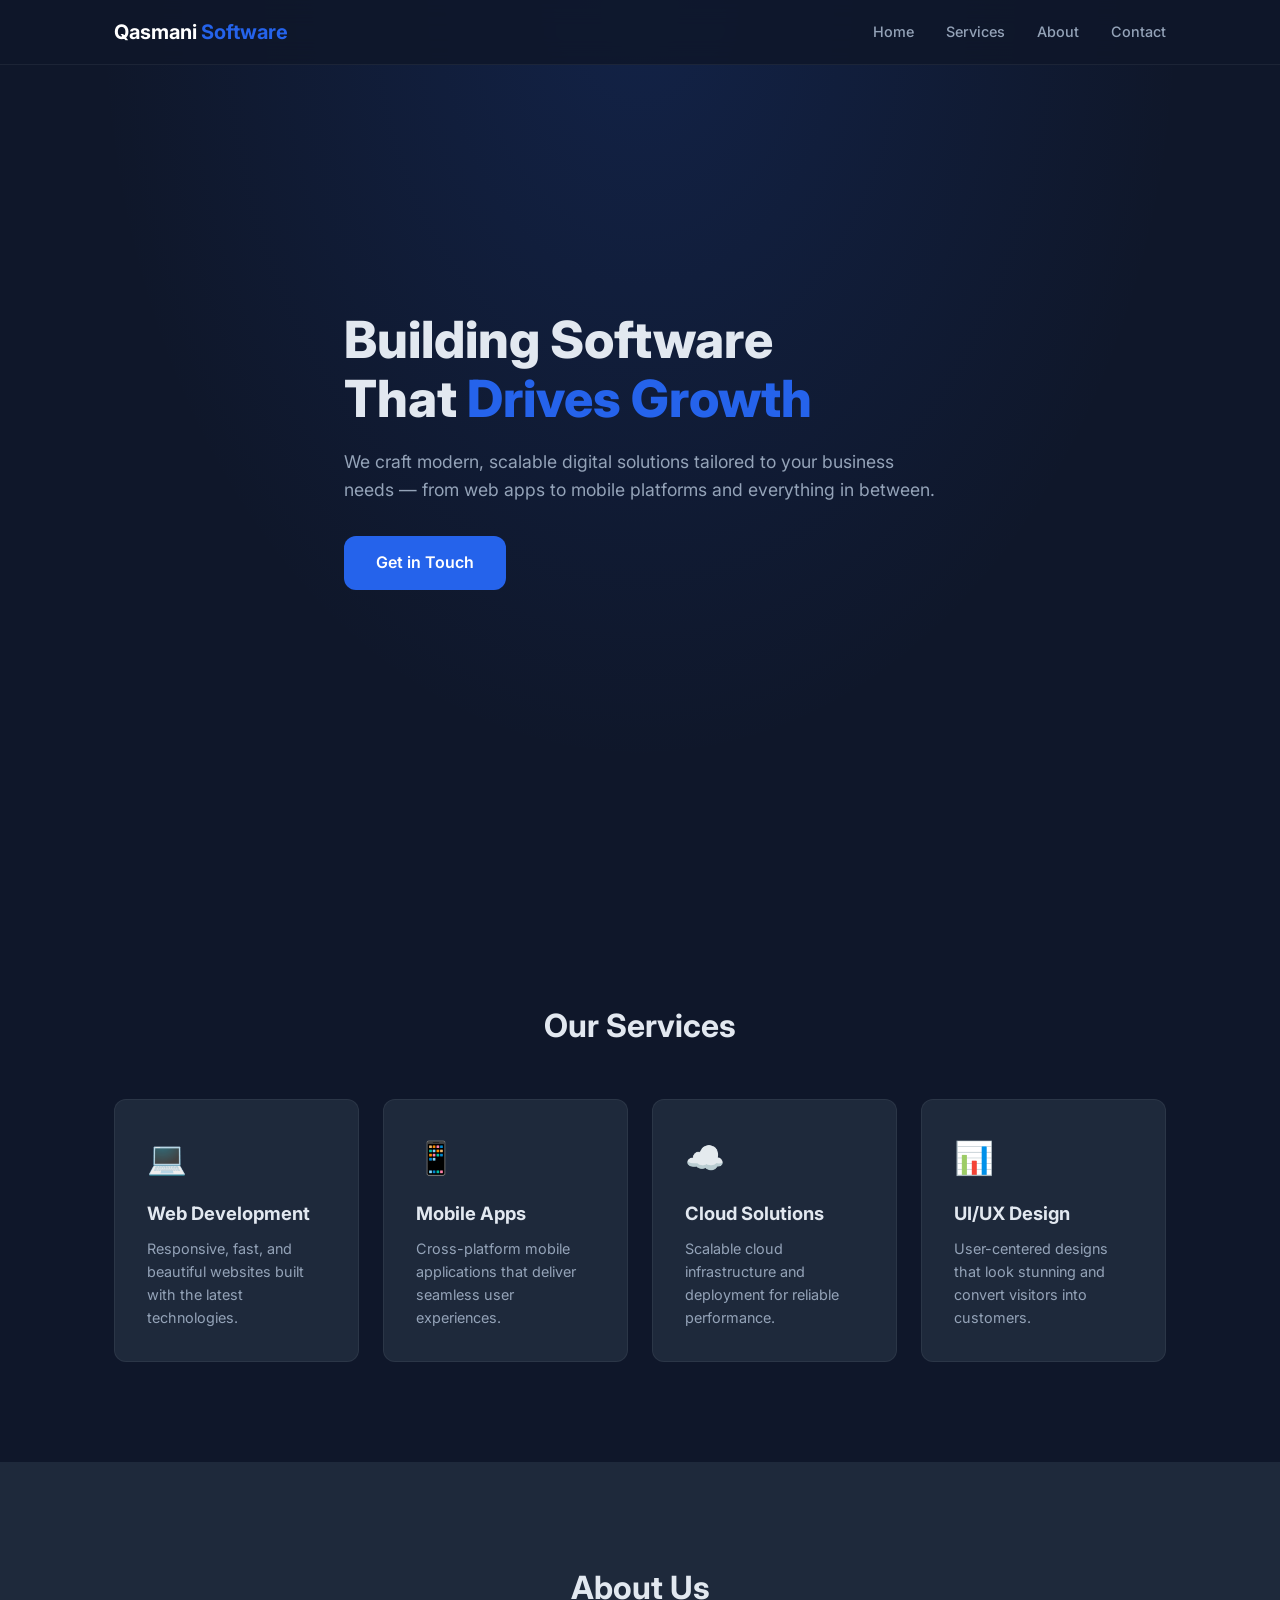
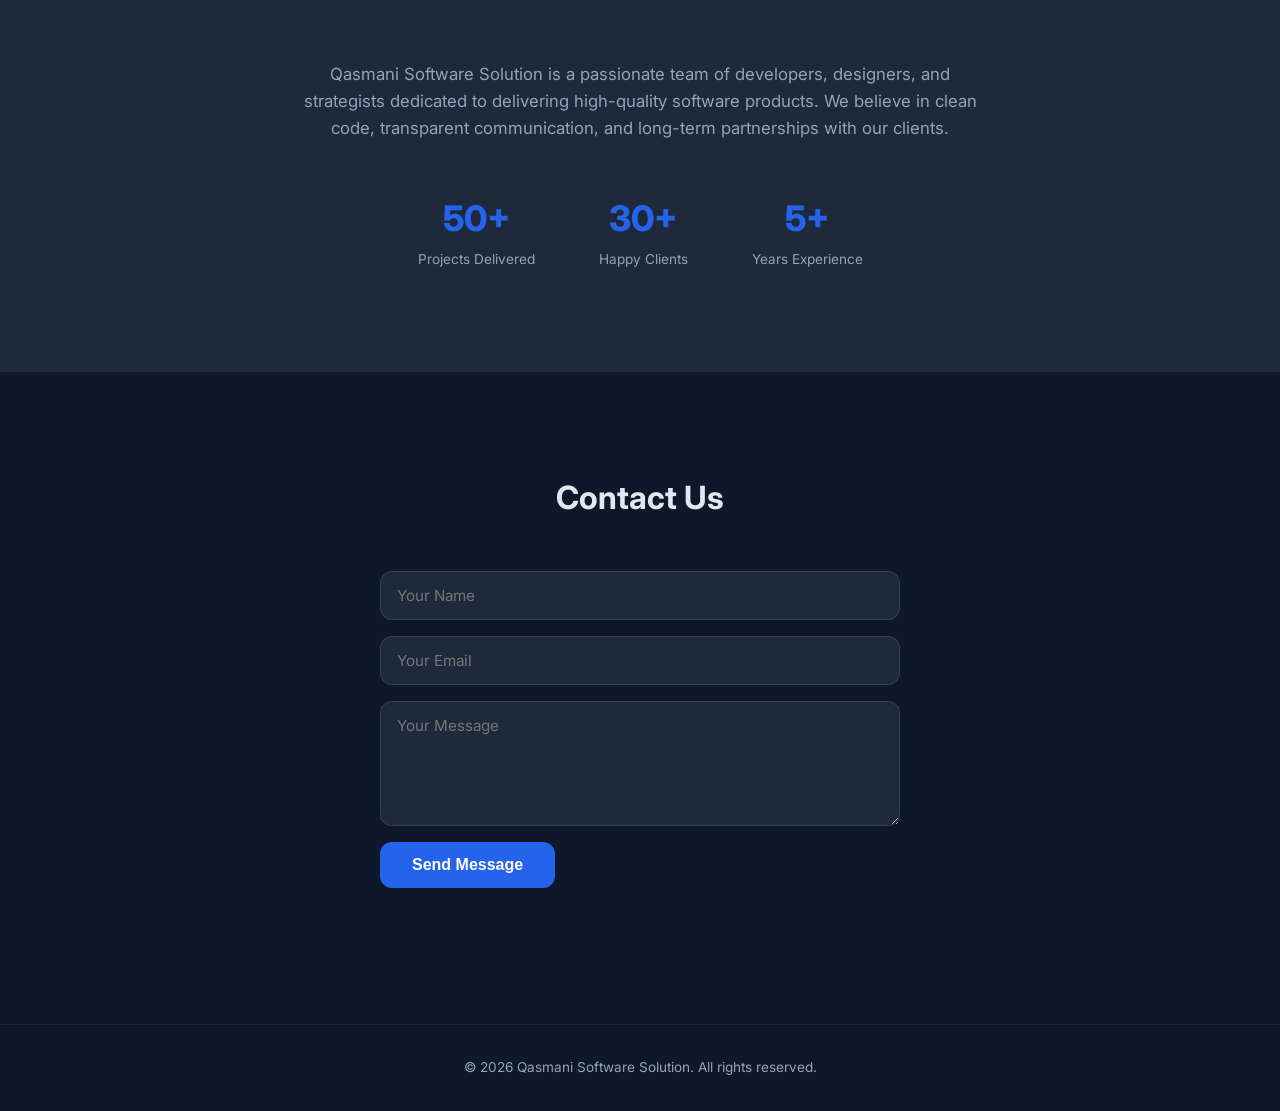
==== index.html @ 2f46e418 "Initial website for Qasmani Software Solution Co-authored-by: Cursor <cursoragent@cursor.com>" ====
<!DOCTYPE html>
<html lang="en">
<head>
  <meta charset="UTF-8">
  <meta name="viewport" content="width=device-width, initial-scale=1.0">
  <title>Qasmani Software Solution</title>
  <link rel="stylesheet" href="style.css">
  <link rel="preconnect" href="https://fonts.googleapis.com">
  <link href="https://fonts.googleapis.com/css2?family=Inter:wght@400;500;600;700;800&display=swap" rel="stylesheet">
</head>
<body>

  <nav class="navbar">
    <div class="container nav-container">
      <a href="#" class="logo">Qasmani<span>Software</span></a>
      <ul class="nav-links">
        <li><a href="#home">Home</a></li>
        <li><a href="#services">Services</a></li>
        <li><a href="#about">About</a></li>
        <li><a href="#contact">Contact</a></li>
      </ul>
      <button class="nav-toggle" aria-label="Toggle menu">&#9776;</button>
    </div>
  </nav>

  <section id="home" class="hero">
    <div class="container hero-content">
      <h1>Building Software<br>That <span class="highlight">Drives Growth</span></h1>
      <p>We craft modern, scalable digital solutions tailored to your business needs — from web apps to mobile platforms and everything in between.</p>
      <a href="#contact" class="btn">Get in Touch</a>
    </div>
  </section>

  <section id="services" class="services">
    <div class="container">
      <h2 class="section-title">Our Services</h2>
      <div class="services-grid">
        <div class="card">
          <div class="card-icon">&#128187;</div>
          <h3>Web Development</h3>
          <p>Responsive, fast, and beautiful websites built with the latest technologies.</p>
        </div>
        <div class="card">
          <div class="card-icon">&#128241;</div>
          <h3>Mobile Apps</h3>
          <p>Cross-platform mobile applications that deliver seamless user experiences.</p>
        </div>
        <div class="card">
          <div class="card-icon">&#9729;&#65039;</div>
          <h3>Cloud Solutions</h3>
          <p>Scalable cloud infrastructure and deployment for reliable performance.</p>
        </div>
        <div class="card">
          <div class="card-icon">&#128202;</div>
          <h3>UI/UX Design</h3>
          <p>User-centered designs that look stunning and convert visitors into customers.</p>
        </div>
      </div>
    </div>
  </section>

  <section id="about" class="about">
    <div class="container about-content">
      <h2 class="section-title">About Us</h2>
      <p>Qasmani Software Solution is a passionate team of developers, designers, and strategists dedicated to delivering high-quality software products. We believe in clean code, transparent communication, and long-term partnerships with our clients.</p>
      <div class="stats">
        <div class="stat"><span class="stat-number">50+</span><span class="stat-label">Projects Delivered</span></div>
        <div class="stat"><span class="stat-number">30+</span><span class="stat-label">Happy Clients</span></div>
        <div class="stat"><span class="stat-number">5+</span><span class="stat-label">Years Experience</span></div>
      </div>
    </div>
  </section>

  <section id="contact" class="contact">
    <div class="container">
      <h2 class="section-title">Contact Us</h2>
      <form class="contact-form" onsubmit="event.preventDefault(); document.getElementById('form-msg').textContent='Thank you! We will get back to you soon.'; this.reset();">
        <input type="text" placeholder="Your Name" required>
        <input type="email" placeholder="Your Email" required>
        <textarea placeholder="Your Message" rows="5" required></textarea>
        <button type="submit" class="btn">Send Message</button>
        <p id="form-msg" class="form-msg"></p>
      </form>
    </div>
  </section>

  <footer class="footer">
    <div class="container">
      <p>&copy; 2026 Qasmani Software Solution. All rights reserved.</p>
    </div>
  </footer>

  <script>
    document.querySelector('.nav-toggle').addEventListener('click', () => {
      document.querySelector('.nav-links').classList.toggle('open');
    });
  </script>
</body>
</html>
---- style.css ----
*, *::before, *::after { margin: 0; padding: 0; box-sizing: border-box; }

:root {
  --primary: #2563eb;
  --primary-dark: #1d4ed8;
  --bg: #0f172a;
  --bg-light: #1e293b;
  --text: #e2e8f0;
  --text-muted: #94a3b8;
  --white: #ffffff;
  --radius: 12px;
}

html { scroll-behavior: smooth; }

body {
  font-family: 'Inter', sans-serif;
  background: var(--bg);
  color: var(--text);
  line-height: 1.6;
}

.container { max-width: 1100px; margin: 0 auto; padding: 0 24px; }

/* Navbar */
.navbar {
  position: fixed; top: 0; width: 100%; z-index: 100;
  background: rgba(15, 23, 42, .85);
  backdrop-filter: blur(12px);
  border-bottom: 1px solid rgba(255,255,255,.06);
}
.nav-container { display: flex; align-items: center; justify-content: space-between; height: 64px; }
.logo { font-size: 1.25rem; font-weight: 700; color: var(--white); text-decoration: none; }
.logo span { color: var(--primary); margin-left: 4px; }
.nav-links { list-style: none; display: flex; gap: 32px; }
.nav-links a { color: var(--text-muted); text-decoration: none; font-size: .9rem; font-weight: 500; transition: color .2s; }
.nav-links a:hover { color: var(--white); }
.nav-toggle { display: none; background: none; border: none; color: var(--white); font-size: 1.5rem; cursor: pointer; }

/* Hero */
.hero {
  min-height: 100vh; display: flex; align-items: center;
  background: radial-gradient(ellipse at 50% 0%, rgba(37,99,235,.15) 0%, transparent 60%);
}
.hero-content { max-width: 640px; }
.hero h1 { font-size: 3.2rem; font-weight: 800; line-height: 1.15; margin-bottom: 20px; }
.highlight { color: var(--primary); }
.hero p { color: var(--text-muted); font-size: 1.1rem; margin-bottom: 32px; }

.btn {
  display: inline-block; padding: 14px 32px; background: var(--primary); color: var(--white);
  border: none; border-radius: var(--radius); font-size: 1rem; font-weight: 600;
  cursor: pointer; text-decoration: none; transition: background .2s;
}
.btn:hover { background: var(--primary-dark); }

/* Sections */
.section-title { font-size: 2rem; font-weight: 700; text-align: center; margin-bottom: 48px; }

.services { padding: 100px 0; }
.services-grid { display: grid; grid-template-columns: repeat(auto-fit, minmax(240px, 1fr)); gap: 24px; }
.card {
  background: var(--bg-light); padding: 32px; border-radius: var(--radius);
  border: 1px solid rgba(255,255,255,.06); transition: transform .2s, border-color .2s;
}
.card:hover { transform: translateY(-4px); border-color: var(--primary); }
.card-icon { font-size: 2rem; margin-bottom: 16px; }
.card h3 { font-size: 1.15rem; margin-bottom: 8px; }
.card p { color: var(--text-muted); font-size: .9rem; }

/* About */
.about { padding: 100px 0; background: var(--bg-light); }
.about-content p { max-width: 680px; margin: 0 auto 48px; text-align: center; color: var(--text-muted); font-size: 1.05rem; }
.stats { display: flex; justify-content: center; gap: 64px; flex-wrap: wrap; }
.stat { text-align: center; }
.stat-number { display: block; font-size: 2.2rem; font-weight: 800; color: var(--primary); }
.stat-label { font-size: .85rem; color: var(--text-muted); }

/* Contact */
.contact { padding: 100px 0; }
.contact-form { max-width: 520px; margin: 0 auto; display: flex; flex-direction: column; gap: 16px; }
.contact-form input, .contact-form textarea {
  padding: 14px 16px; background: var(--bg-light); border: 1px solid rgba(255,255,255,.1);
  border-radius: var(--radius); color: var(--text); font-family: inherit; font-size: .95rem;
  outline: none; transition: border-color .2s;
}
.contact-form input:focus, .contact-form textarea:focus { border-color: var(--primary); }
.contact-form .btn { align-self: flex-start; }
.form-msg { color: #22c55e; font-size: .9rem; min-height: 1.4em; }

/* Footer */
.footer { padding: 32px 0; text-align: center; color: var(--text-muted); font-size: .85rem; border-top: 1px solid rgba(255,255,255,.06); }

/* Mobile */
@media (max-width: 768px) {
  .nav-links { display: none; flex-direction: column; position: absolute; top: 64px; left: 0; width: 100%; background: var(--bg); padding: 24px; gap: 20px; border-bottom: 1px solid rgba(255,255,255,.06); }
  .nav-links.open { display: flex; }
  .nav-toggle { display: block; }
  .hero h1 { font-size: 2.2rem; }
  .stats { gap: 32px; }
}
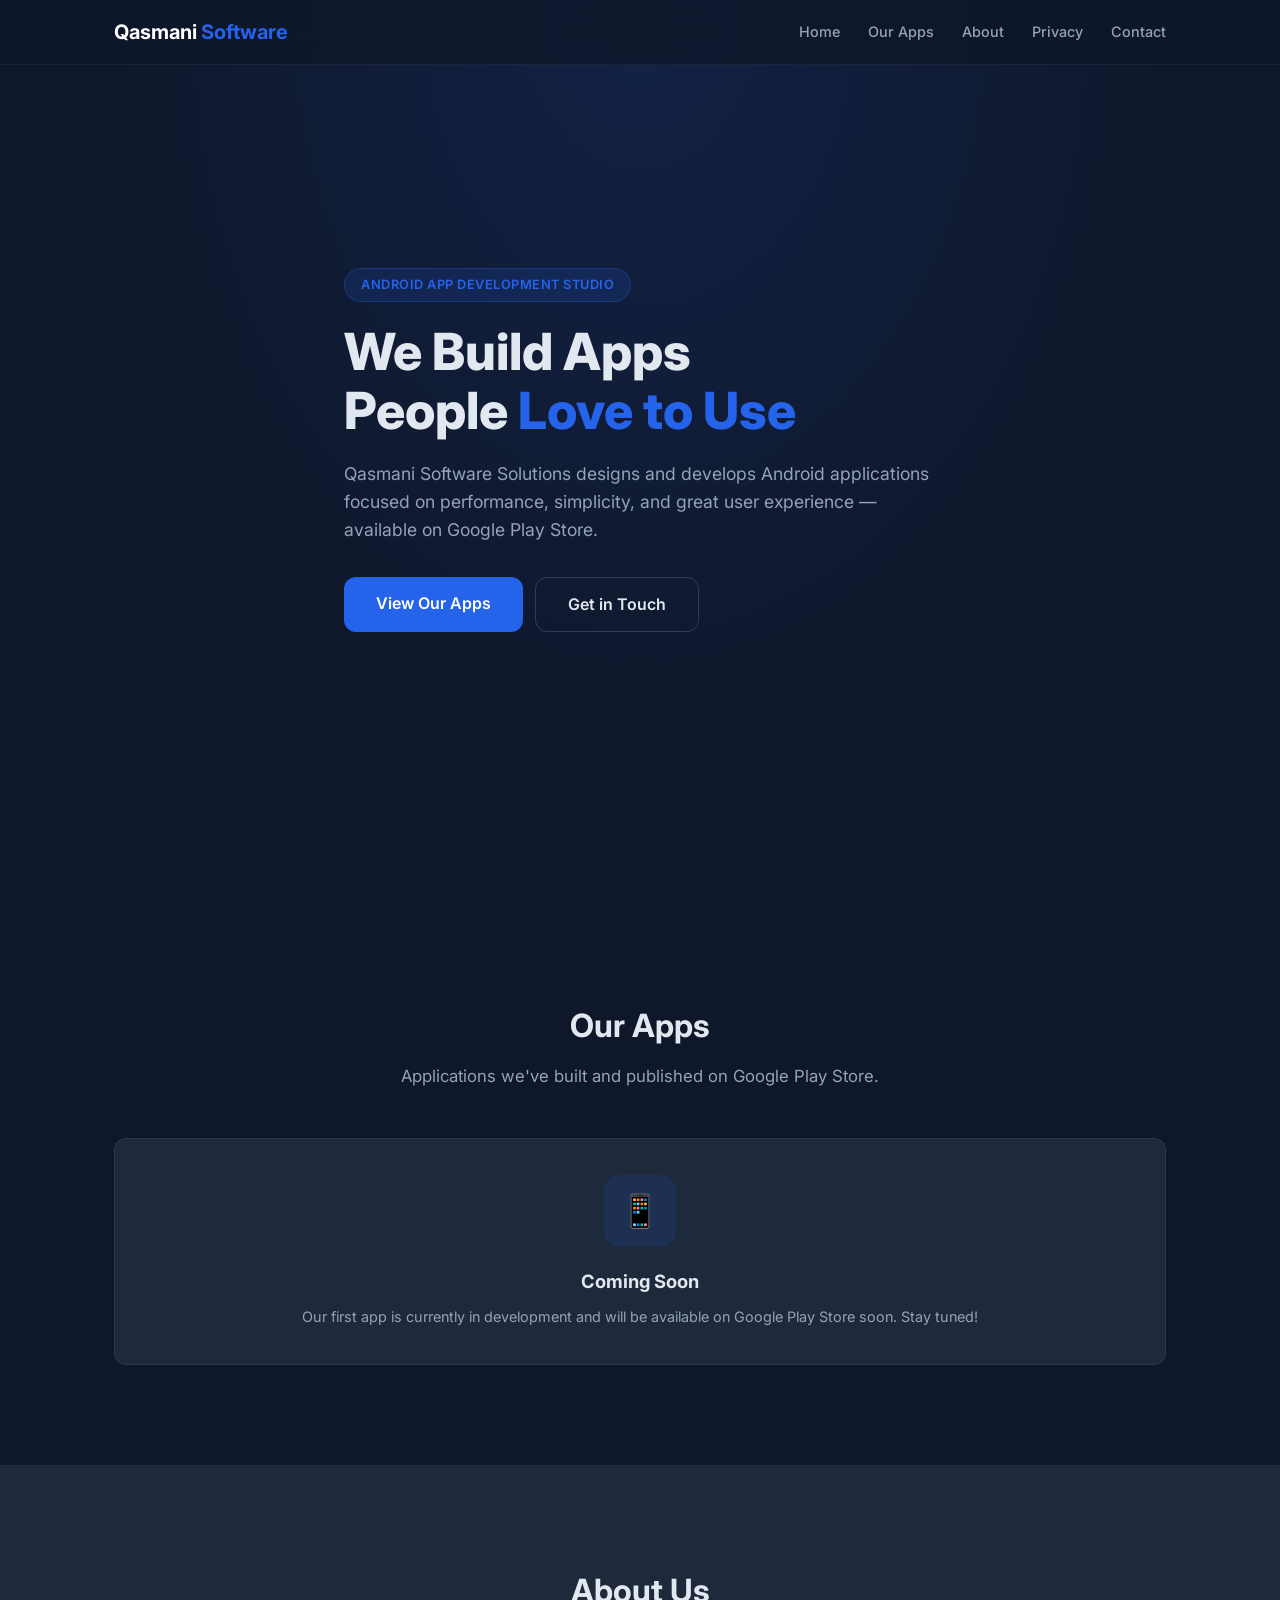
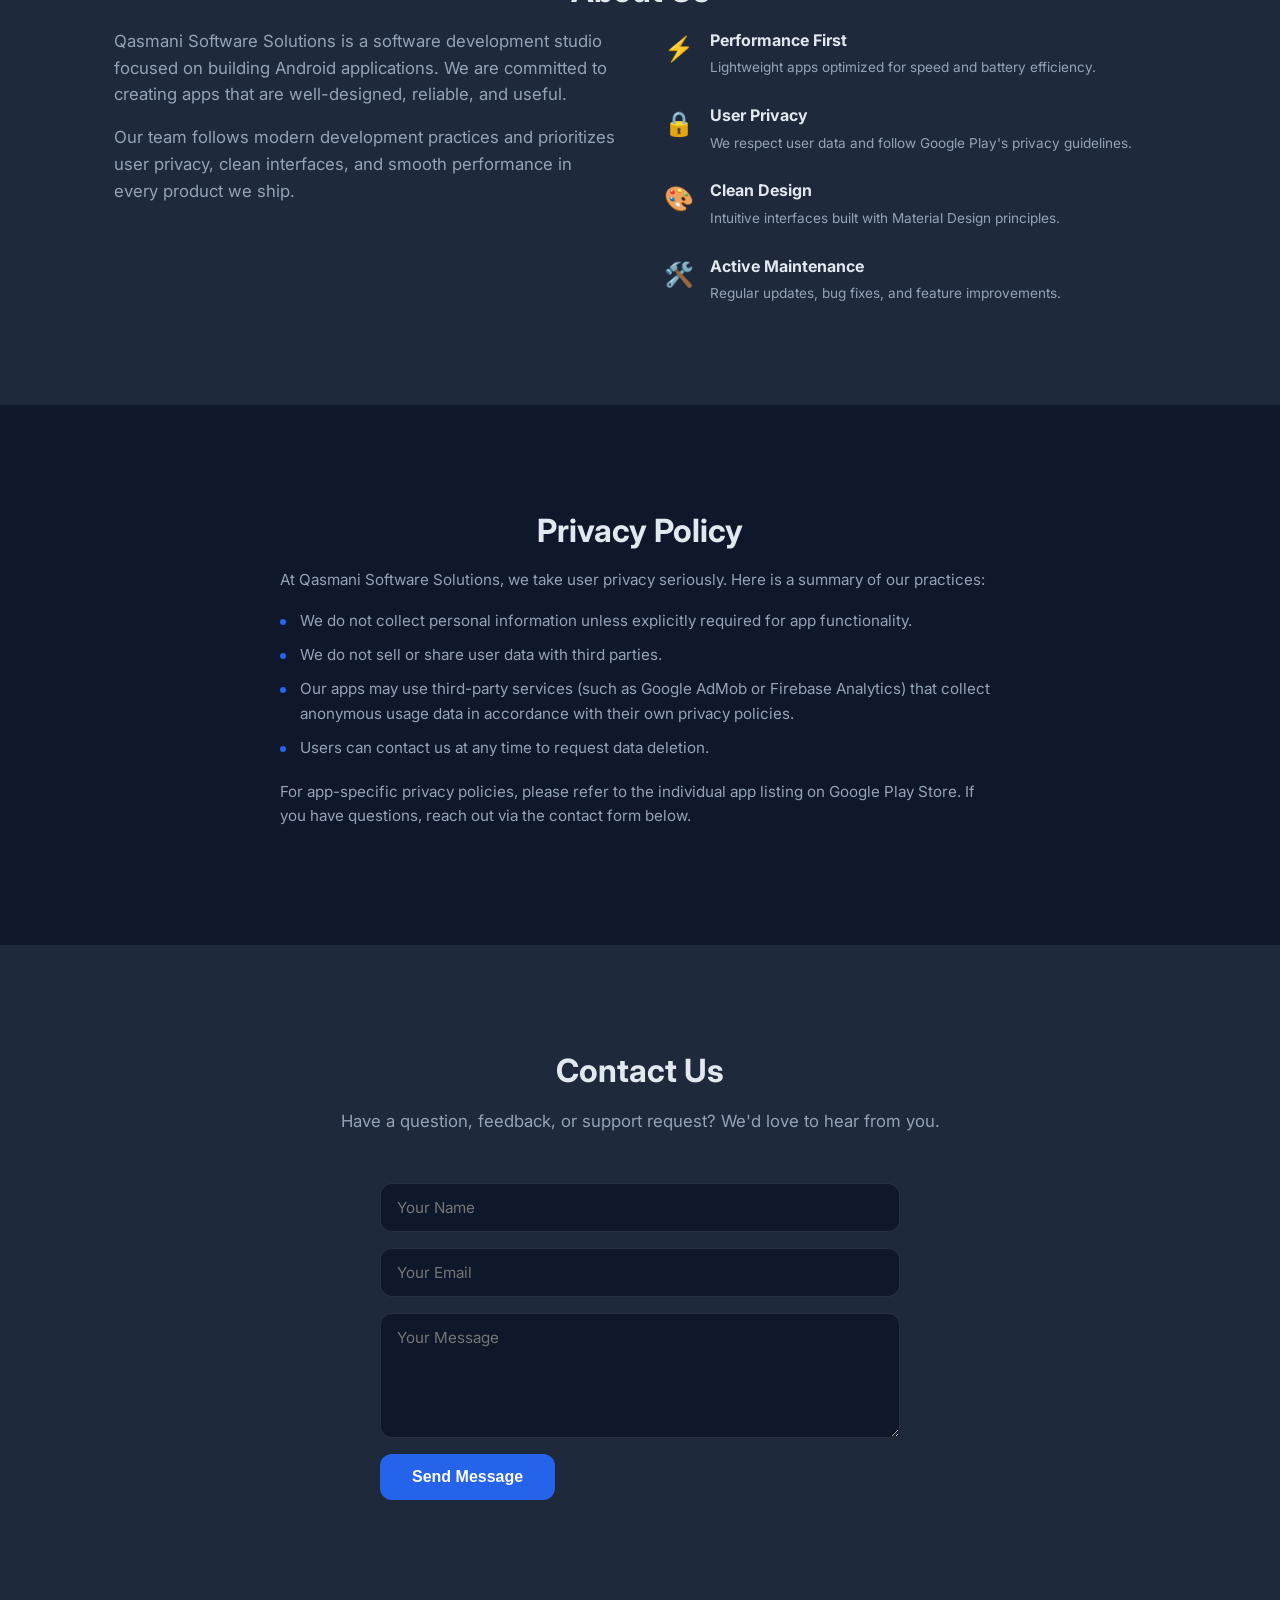
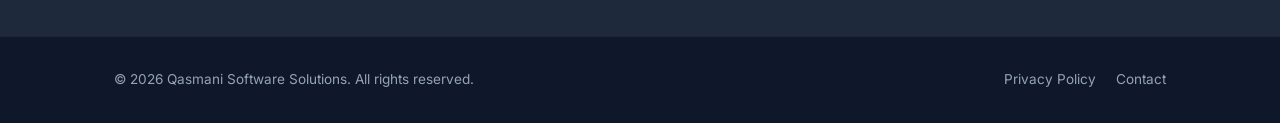
==== commit b2800e56: "Redesign website as Google Play developer page, remove fake stats Co-authored-by: Cursor <cursoragen" ====
--- a/index.html
+++ b/index.html
@@ -3,7 +3,8 @@
 <head>
   <meta charset="UTF-8">
   <meta name="viewport" content="width=device-width, initial-scale=1.0">
-  <title>Qasmani Software Solution</title>
+  <title>Qasmani Software Solutions — Android App Development Studio</title>
+  <meta name="description" content="Qasmani Software Solutions builds high-quality Android applications published on Google Play Store.">
   <link rel="stylesheet" href="style.css">
   <link rel="preconnect" href="https://fonts.googleapis.com">
   <link href="https://fonts.googleapis.com/css2?family=Inter:wght@400;500;600;700;800&display=swap" rel="stylesheet">
@@ -15,8 +16,9 @@
       <a href="#" class="logo">Qasmani<span>Software</span></a>
       <ul class="nav-links">
         <li><a href="#home">Home</a></li>
-        <li><a href="#services">Services</a></li>
+        <li><a href="#apps">Our Apps</a></li>
         <li><a href="#about">About</a></li>
+        <li><a href="#privacy">Privacy</a></li>
         <li><a href="#contact">Contact</a></li>
       </ul>
       <button class="nav-toggle" aria-label="Toggle menu">&#9776;</button>
@@ -25,48 +27,84 @@
 
   <section id="home" class="hero">
     <div class="container hero-content">
-      <h1>Building Software<br>That <span class="highlight">Drives Growth</span></h1>
-      <p>We craft modern, scalable digital solutions tailored to your business needs — from web apps to mobile platforms and everything in between.</p>
-      <a href="#contact" class="btn">Get in Touch</a>
+      <p class="hero-badge">Android App Development Studio</p>
+      <h1>We Build Apps<br>People <span class="highlight">Love to Use</span></h1>
+      <p class="hero-desc">Qasmani Software Solutions designs and develops Android applications focused on performance, simplicity, and great user experience — available on Google Play Store.</p>
+      <div class="hero-actions">
+        <a href="#apps" class="btn">View Our Apps</a>
+        <a href="#contact" class="btn btn-outline">Get in Touch</a>
+      </div>
     </div>
   </section>
 
-  <section id="services" class="services">
+  <section id="apps" class="apps">
     <div class="container">
-      <h2 class="section-title">Our Services</h2>
-      <div class="services-grid">
-        <div class="card">
-          <div class="card-icon">&#128187;</div>
-          <h3>Web Development</h3>
-          <p>Responsive, fast, and beautiful websites built with the latest technologies.</p>
-        </div>
-        <div class="card">
-          <div class="card-icon">&#128241;</div>
-          <h3>Mobile Apps</h3>
-          <p>Cross-platform mobile applications that deliver seamless user experiences.</p>
-        </div>
-        <div class="card">
-          <div class="card-icon">&#9729;&#65039;</div>
-          <h3>Cloud Solutions</h3>
-          <p>Scalable cloud infrastructure and deployment for reliable performance.</p>
-        </div>
-        <div class="card">
-          <div class="card-icon">&#128202;</div>
-          <h3>UI/UX Design</h3>
-          <p>User-centered designs that look stunning and convert visitors into customers.</p>
+      <h2 class="section-title">Our Apps</h2>
+      <p class="section-subtitle">Applications we've built and published on Google Play Store.</p>
+      <div class="apps-grid">
+        <div class="app-card app-placeholder">
+          <div class="app-icon-placeholder">&#128241;</div>
+          <h3>Coming Soon</h3>
+          <p>Our first app is currently in development and will be available on Google Play Store soon. Stay tuned!</p>
         </div>
       </div>
     </div>
   </section>
 
   <section id="about" class="about">
-    <div class="container about-content">
+    <div class="container">
       <h2 class="section-title">About Us</h2>
-      <p>Qasmani Software Solution is a passionate team of developers, designers, and strategists dedicated to delivering high-quality software products. We believe in clean code, transparent communication, and long-term partnerships with our clients.</p>
-      <div class="stats">
-        <div class="stat"><span class="stat-number">50+</span><span class="stat-label">Projects Delivered</span></div>
-        <div class="stat"><span class="stat-number">30+</span><span class="stat-label">Happy Clients</span></div>
-        <div class="stat"><span class="stat-number">5+</span><span class="stat-label">Years Experience</span></div>
+      <div class="about-grid">
+        <div class="about-text">
+          <p>Qasmani Software Solutions is a software development studio focused on building Android applications. We are committed to creating apps that are well-designed, reliable, and useful.</p>
+          <p>Our team follows modern development practices and prioritizes user privacy, clean interfaces, and smooth performance in every product we ship.</p>
+        </div>
+        <div class="values-list">
+          <div class="value-item">
+            <span class="value-icon">&#9889;</span>
+            <div>
+              <h4>Performance First</h4>
+              <p>Lightweight apps optimized for speed and battery efficiency.</p>
+            </div>
+          </div>
+          <div class="value-item">
+            <span class="value-icon">&#128274;</span>
+            <div>
+              <h4>User Privacy</h4>
+              <p>We respect user data and follow Google Play's privacy guidelines.</p>
+            </div>
+          </div>
+          <div class="value-item">
+            <span class="value-icon">&#127912;</span>
+            <div>
+              <h4>Clean Design</h4>
+              <p>Intuitive interfaces built with Material Design principles.</p>
+            </div>
+          </div>
+          <div class="value-item">
+            <span class="value-icon">&#128736;&#65039;</span>
+            <div>
+              <h4>Active Maintenance</h4>
+              <p>Regular updates, bug fixes, and feature improvements.</p>
+            </div>
+          </div>
+        </div>
+      </div>
+    </div>
+  </section>
+
+  <section id="privacy" class="privacy">
+    <div class="container">
+      <h2 class="section-title">Privacy Policy</h2>
+      <div class="privacy-content">
+        <p>At Qasmani Software Solutions, we take user privacy seriously. Here is a summary of our practices:</p>
+        <ul>
+          <li>We do not collect personal information unless explicitly required for app functionality.</li>
+          <li>We do not sell or share user data with third parties.</li>
+          <li>Our apps may use third-party services (such as Google AdMob or Firebase Analytics) that collect anonymous usage data in accordance with their own privacy policies.</li>
+          <li>Users can contact us at any time to request data deletion.</li>
+        </ul>
+        <p>For app-specific privacy policies, please refer to the individual app listing on Google Play Store. If you have questions, reach out via the contact form below.</p>
       </div>
     </div>
   </section>
@@ -74,6 +112,7 @@
   <section id="contact" class="contact">
     <div class="container">
       <h2 class="section-title">Contact Us</h2>
+      <p class="section-subtitle">Have a question, feedback, or support request? We'd love to hear from you.</p>
       <form class="contact-form" onsubmit="event.preventDefault(); document.getElementById('form-msg').textContent='Thank you! We will get back to you soon.'; this.reset();">
         <input type="text" placeholder="Your Name" required>
         <input type="email" placeholder="Your Email" required>
@@ -85,8 +124,12 @@
   </section>
 
   <footer class="footer">
-    <div class="container">
-      <p>&copy; 2026 Qasmani Software Solution. All rights reserved.</p>
+    <div class="container footer-content">
+      <p>&copy; 2026 Qasmani Software Solutions. All rights reserved.</p>
+      <div class="footer-links">
+        <a href="#privacy">Privacy Policy</a>
+        <a href="#contact">Contact</a>
+      </div>
     </div>
   </footer>
 
--- a/style.css
+++ b/style.css
@@ -5,10 +5,12 @@
   --primary-dark: #1d4ed8;
   --bg: #0f172a;
   --bg-light: #1e293b;
+  --bg-card: #162032;
   --text: #e2e8f0;
   --text-muted: #94a3b8;
   --white: #ffffff;
   --radius: 12px;
+  --green: #22c55e;
 }
 
 html { scroll-behavior: smooth; }
@@ -32,7 +34,7 @@
 .nav-container { display: flex; align-items: center; justify-content: space-between; height: 64px; }
 .logo { font-size: 1.25rem; font-weight: 700; color: var(--white); text-decoration: none; }
 .logo span { color: var(--primary); margin-left: 4px; }
-.nav-links { list-style: none; display: flex; gap: 32px; }
+.nav-links { list-style: none; display: flex; gap: 28px; }
 .nav-links a { color: var(--text-muted); text-decoration: none; font-size: .9rem; font-weight: 500; transition: color .2s; }
 .nav-links a:hover { color: var(--white); }
 .nav-toggle { display: none; background: none; border: none; color: var(--white); font-size: 1.5rem; cursor: pointer; }
@@ -43,9 +45,16 @@
   background: radial-gradient(ellipse at 50% 0%, rgba(37,99,235,.15) 0%, transparent 60%);
 }
 .hero-content { max-width: 640px; }
+.hero-badge {
+  display: inline-block; padding: 6px 16px; background: rgba(37,99,235,.15);
+  border: 1px solid rgba(37,99,235,.3); border-radius: 999px;
+  font-size: .8rem; font-weight: 600; color: var(--primary); margin-bottom: 20px;
+  letter-spacing: .5px; text-transform: uppercase;
+}
 .hero h1 { font-size: 3.2rem; font-weight: 800; line-height: 1.15; margin-bottom: 20px; }
 .highlight { color: var(--primary); }
-.hero p { color: var(--text-muted); font-size: 1.1rem; margin-bottom: 32px; }
+.hero-desc { color: var(--text-muted); font-size: 1.1rem; margin-bottom: 32px; }
+.hero-actions { display: flex; gap: 12px; flex-wrap: wrap; }
 
 .btn {
   display: inline-block; padding: 14px 32px; background: var(--primary); color: var(--white);
@@ -53,49 +62,84 @@
   cursor: pointer; text-decoration: none; transition: background .2s;
 }
 .btn:hover { background: var(--primary-dark); }
+.btn-outline {
+  background: transparent; border: 1px solid rgba(255,255,255,.15); color: var(--text);
+}
+.btn-outline:hover { background: rgba(255,255,255,.05); }
 
 /* Sections */
-.section-title { font-size: 2rem; font-weight: 700; text-align: center; margin-bottom: 48px; }
+.section-title { font-size: 2rem; font-weight: 700; text-align: center; margin-bottom: 12px; }
+.section-subtitle { text-align: center; color: var(--text-muted); margin-bottom: 48px; font-size: 1.05rem; }
 
-.services { padding: 100px 0; }
-.services-grid { display: grid; grid-template-columns: repeat(auto-fit, minmax(240px, 1fr)); gap: 24px; }
-.card {
-  background: var(--bg-light); padding: 32px; border-radius: var(--radius);
-  border: 1px solid rgba(255,255,255,.06); transition: transform .2s, border-color .2s;
+/* Apps */
+.apps { padding: 100px 0; }
+.apps-grid { display: grid; grid-template-columns: repeat(auto-fit, minmax(280px, 1fr)); gap: 24px; }
+.app-card {
+  background: var(--bg-light); padding: 36px; border-radius: var(--radius);
+  border: 1px solid rgba(255,255,255,.06); text-align: center; transition: transform .2s, border-color .2s;
 }
-.card:hover { transform: translateY(-4px); border-color: var(--primary); }
-.card-icon { font-size: 2rem; margin-bottom: 16px; }
-.card h3 { font-size: 1.15rem; margin-bottom: 8px; }
-.card p { color: var(--text-muted); font-size: .9rem; }
+.app-card:hover { transform: translateY(-4px); border-color: var(--primary); }
+.app-icon-placeholder {
+  width: 72px; height: 72px; margin: 0 auto 20px; background: rgba(37,99,235,.12);
+  border-radius: 16px; display: flex; align-items: center; justify-content: center; font-size: 2rem;
+}
+.app-card h3 { margin-bottom: 8px; font-size: 1.15rem; }
+.app-card p { color: var(--text-muted); font-size: .9rem; }
 
 /* About */
 .about { padding: 100px 0; background: var(--bg-light); }
-.about-content p { max-width: 680px; margin: 0 auto 48px; text-align: center; color: var(--text-muted); font-size: 1.05rem; }
-.stats { display: flex; justify-content: center; gap: 64px; flex-wrap: wrap; }
-.stat { text-align: center; }
-.stat-number { display: block; font-size: 2.2rem; font-weight: 800; color: var(--primary); }
-.stat-label { font-size: .85rem; color: var(--text-muted); }
+.about-grid { display: grid; grid-template-columns: 1fr 1fr; gap: 48px; align-items: start; }
+.about-text p { color: var(--text-muted); font-size: 1.05rem; margin-bottom: 16px; }
+.values-list { display: flex; flex-direction: column; gap: 24px; }
+.value-item { display: flex; gap: 16px; align-items: flex-start; }
+.value-icon { font-size: 1.5rem; flex-shrink: 0; margin-top: 2px; }
+.value-item h4 { font-size: 1rem; margin-bottom: 4px; }
+.value-item p { color: var(--text-muted); font-size: .85rem; }
+
+/* Privacy */
+.privacy { padding: 100px 0; }
+.privacy-content { max-width: 720px; margin: 0 auto; }
+.privacy-content p { color: var(--text-muted); font-size: .95rem; margin-bottom: 16px; }
+.privacy-content ul {
+  list-style: none; padding: 0; margin-bottom: 20px;
+}
+.privacy-content li {
+  position: relative; padding-left: 20px; color: var(--text-muted); font-size: .95rem; margin-bottom: 10px;
+}
+.privacy-content li::before {
+  content: ''; position: absolute; left: 0; top: 10px;
+  width: 6px; height: 6px; border-radius: 50%; background: var(--primary);
+}
 
 /* Contact */
-.contact { padding: 100px 0; }
+.contact { padding: 100px 0; background: var(--bg-light); }
 .contact-form { max-width: 520px; margin: 0 auto; display: flex; flex-direction: column; gap: 16px; }
 .contact-form input, .contact-form textarea {
-  padding: 14px 16px; background: var(--bg-light); border: 1px solid rgba(255,255,255,.1);
+  padding: 14px 16px; background: var(--bg); border: 1px solid rgba(255,255,255,.1);
   border-radius: var(--radius); color: var(--text); font-family: inherit; font-size: .95rem;
   outline: none; transition: border-color .2s;
 }
 .contact-form input:focus, .contact-form textarea:focus { border-color: var(--primary); }
 .contact-form .btn { align-self: flex-start; }
-.form-msg { color: #22c55e; font-size: .9rem; min-height: 1.4em; }
+.form-msg { color: var(--green); font-size: .9rem; min-height: 1.4em; }
 
 /* Footer */
-.footer { padding: 32px 0; text-align: center; color: var(--text-muted); font-size: .85rem; border-top: 1px solid rgba(255,255,255,.06); }
+.footer { padding: 32px 0; border-top: 1px solid rgba(255,255,255,.06); }
+.footer-content { display: flex; justify-content: space-between; align-items: center; flex-wrap: wrap; gap: 12px; }
+.footer-content p { color: var(--text-muted); font-size: .85rem; }
+.footer-links { display: flex; gap: 20px; }
+.footer-links a { color: var(--text-muted); text-decoration: none; font-size: .85rem; transition: color .2s; }
+.footer-links a:hover { color: var(--white); }
 
 /* Mobile */
 @media (max-width: 768px) {
-  .nav-links { display: none; flex-direction: column; position: absolute; top: 64px; left: 0; width: 100%; background: var(--bg); padding: 24px; gap: 20px; border-bottom: 1px solid rgba(255,255,255,.06); }
+  .nav-links {
+    display: none; flex-direction: column; position: absolute; top: 64px; left: 0; width: 100%;
+    background: var(--bg); padding: 24px; gap: 20px; border-bottom: 1px solid rgba(255,255,255,.06);
+  }
   .nav-links.open { display: flex; }
   .nav-toggle { display: block; }
   .hero h1 { font-size: 2.2rem; }
-  .stats { gap: 32px; }
+  .about-grid { grid-template-columns: 1fr; }
+  .footer-content { flex-direction: column; text-align: center; }
 }
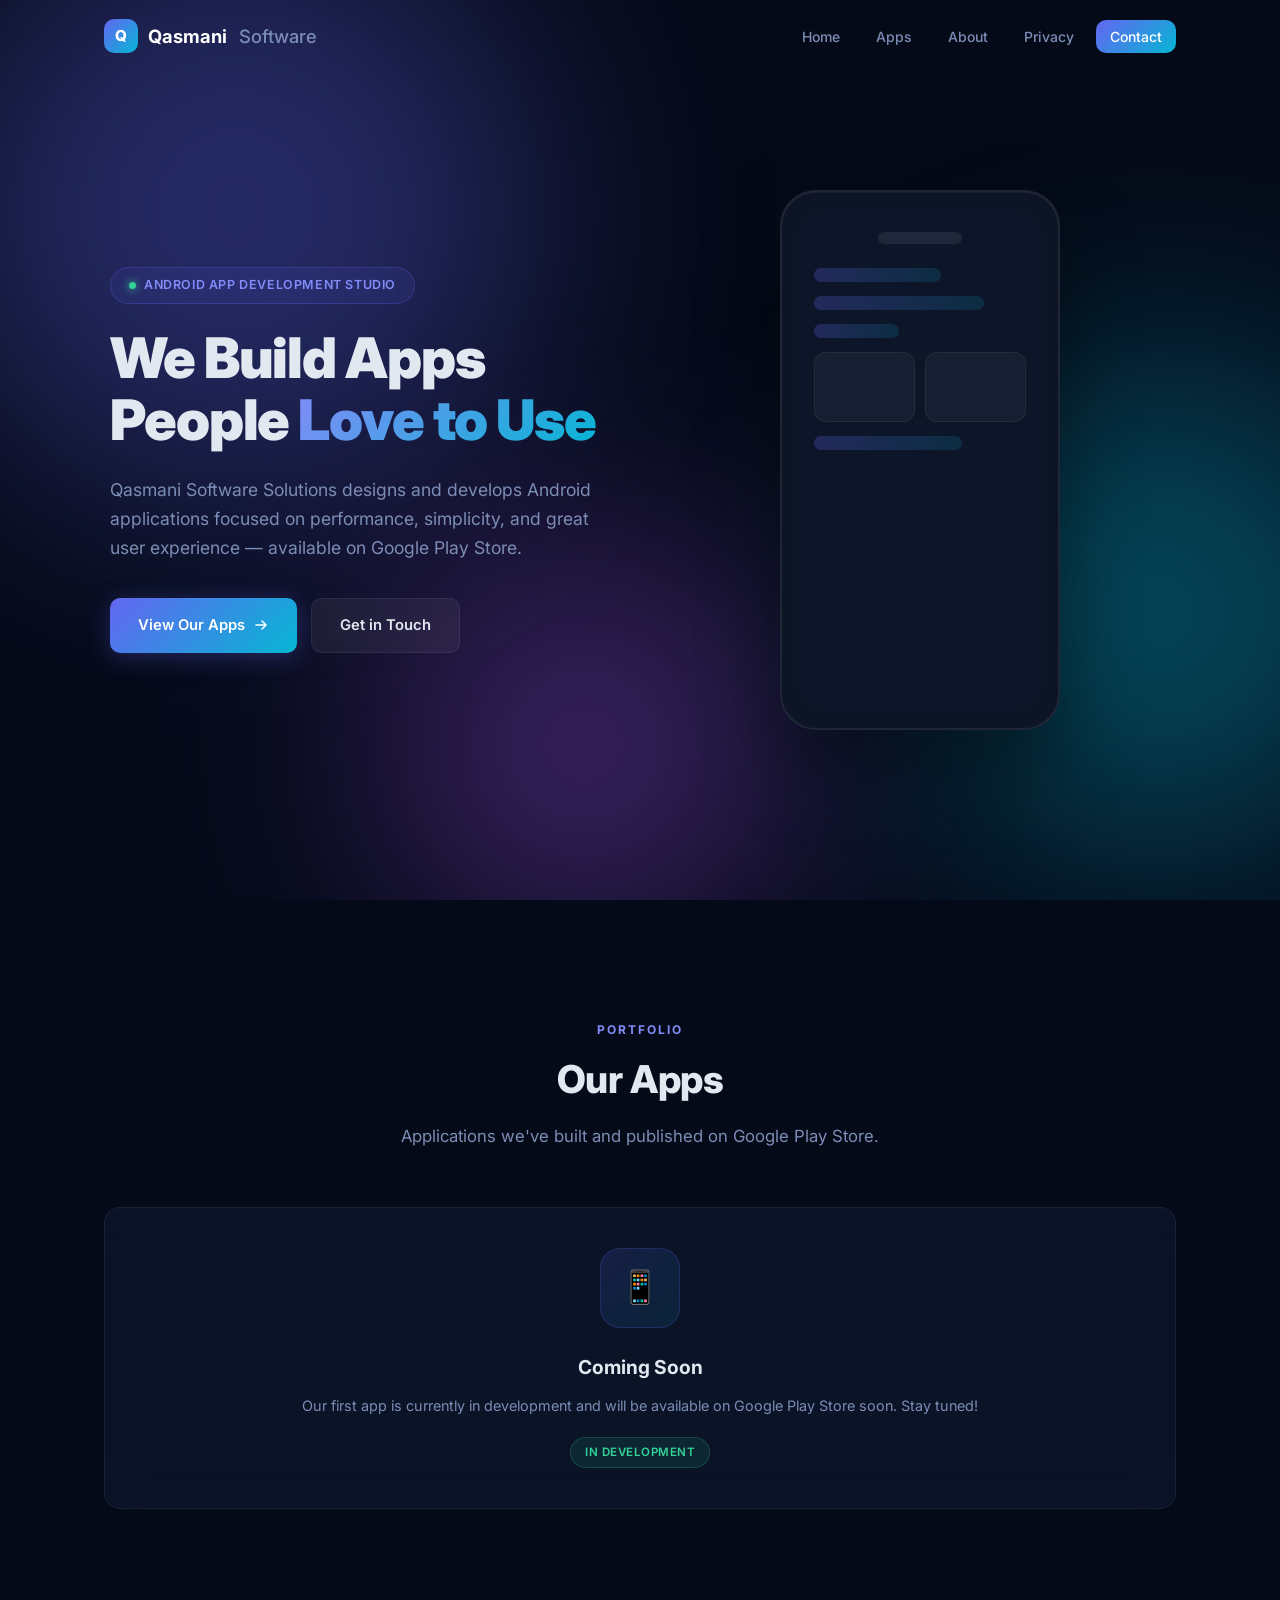
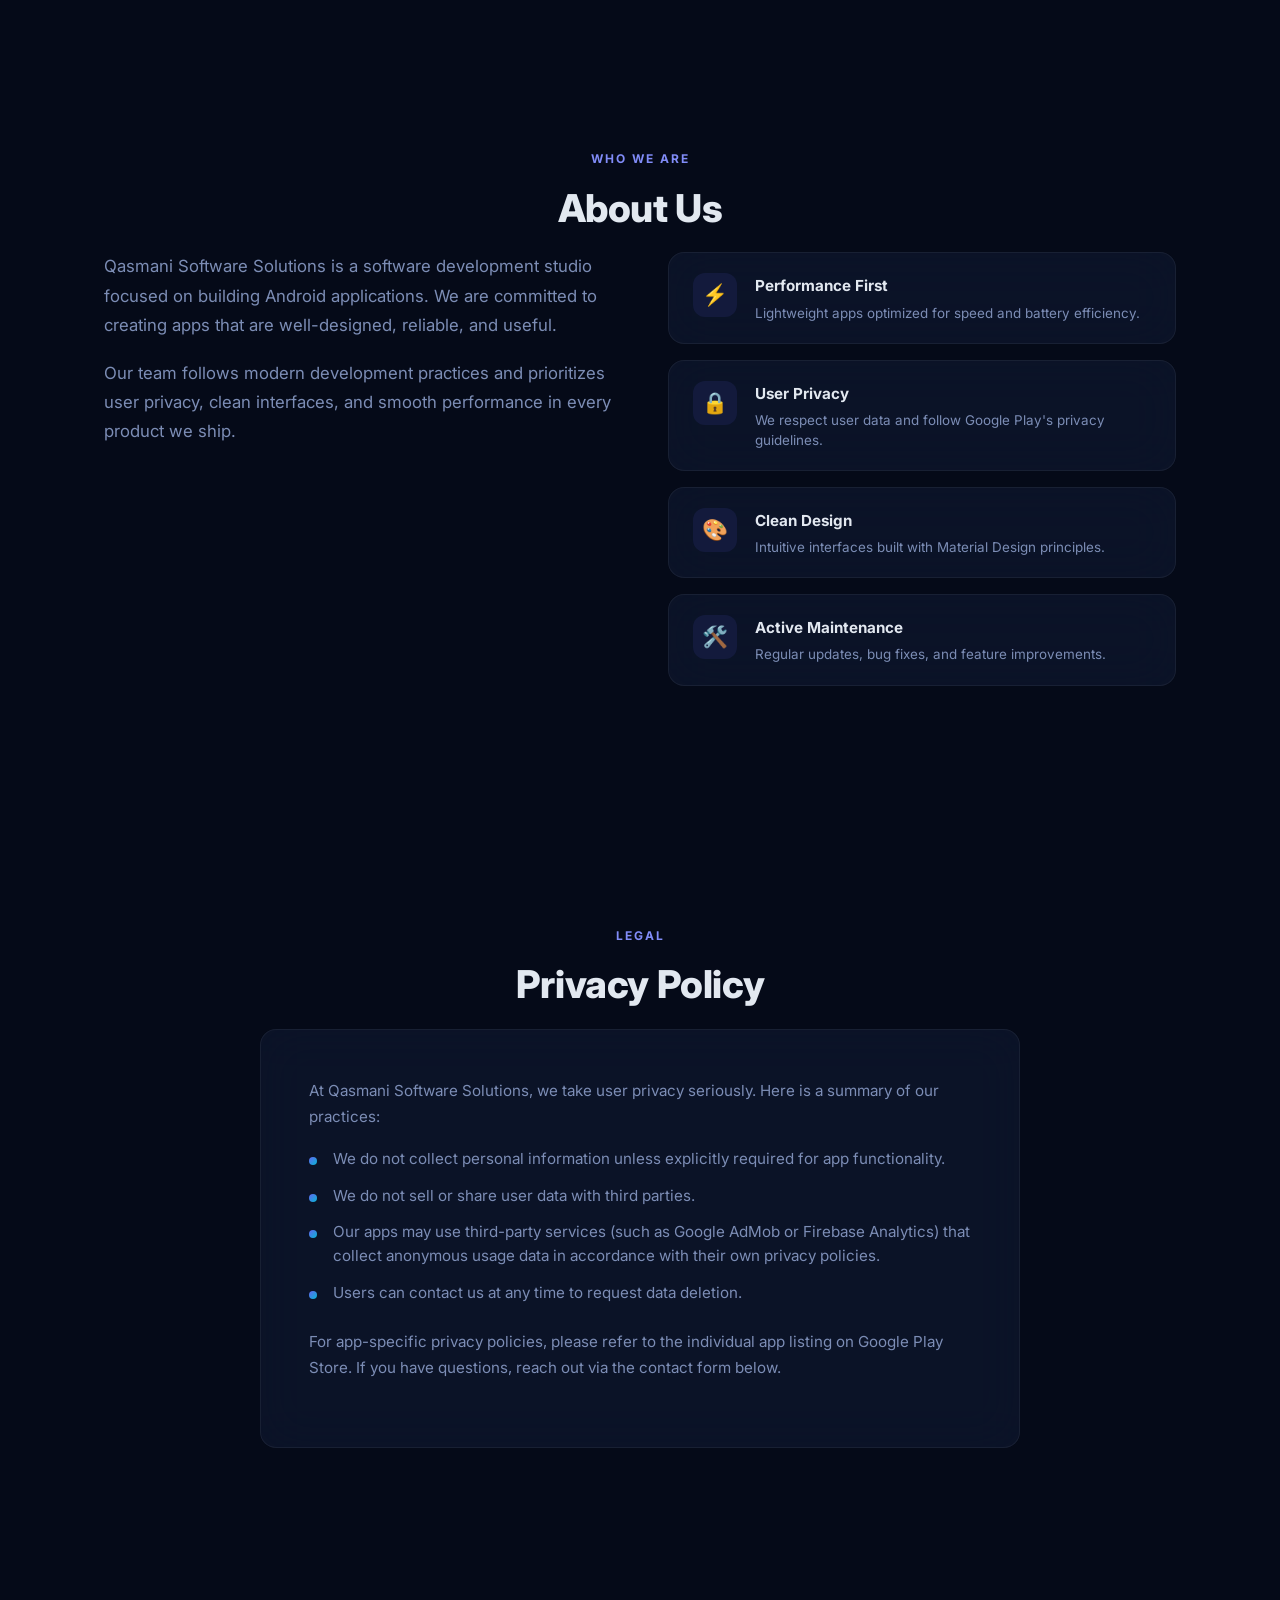
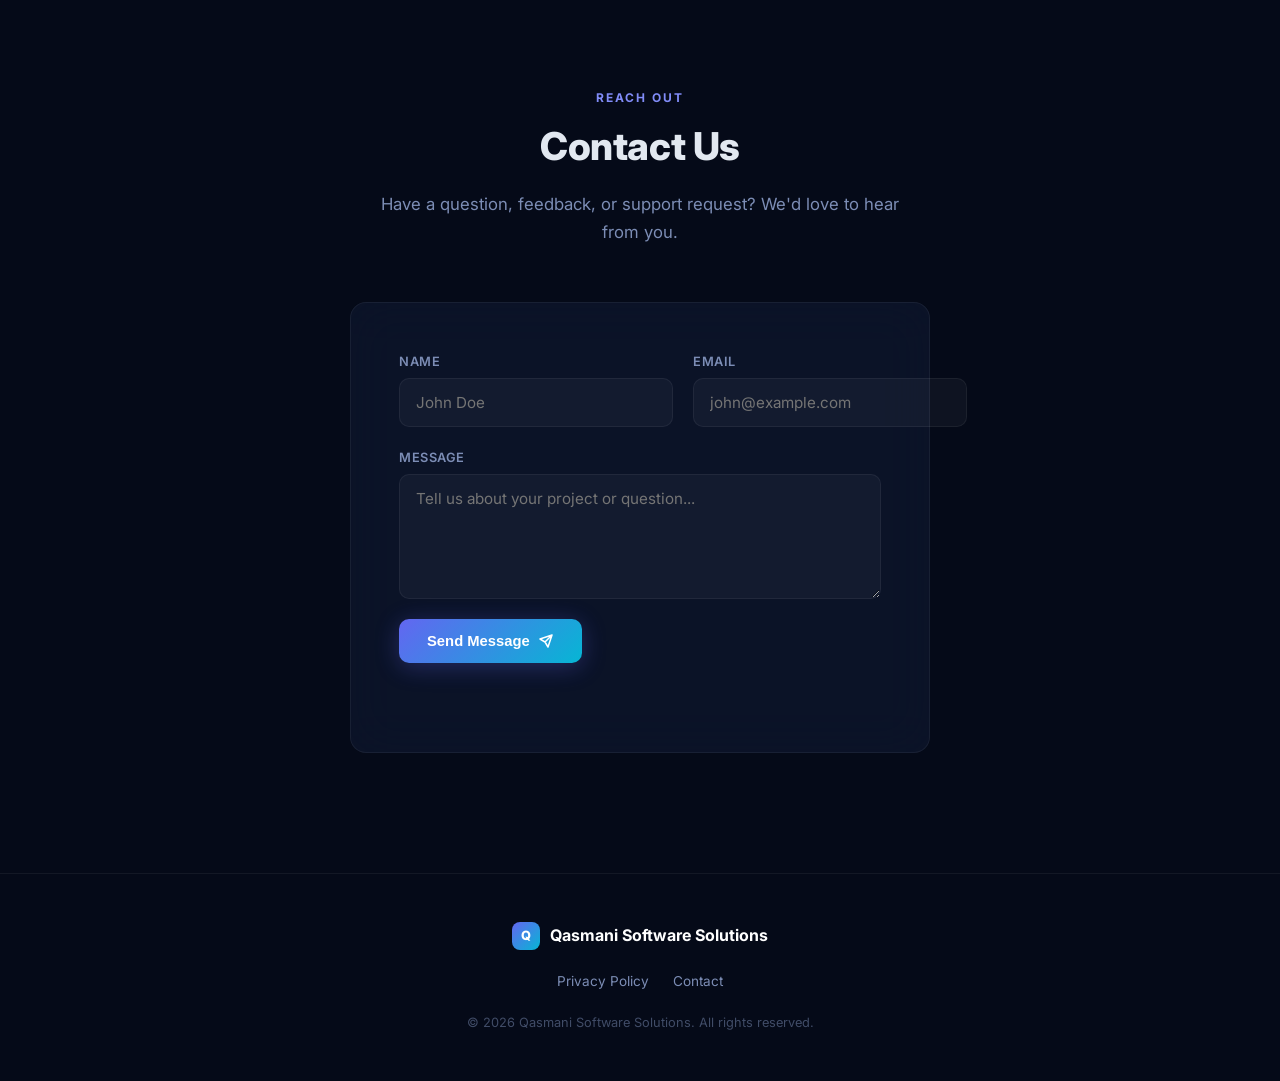
==== commit 477f2753: "Modern redesign with glassmorphism, animations, and gradient accents Co-authored-by: Cursor <cursora" ====
--- a/index.html
+++ b/index.html
@@ -7,45 +7,84 @@
   <meta name="description" content="Qasmani Software Solutions builds high-quality Android applications published on Google Play Store.">
   <link rel="stylesheet" href="style.css">
   <link rel="preconnect" href="https://fonts.googleapis.com">
-  <link href="https://fonts.googleapis.com/css2?family=Inter:wght@400;500;600;700;800&display=swap" rel="stylesheet">
+  <link href="https://fonts.googleapis.com/css2?family=Inter:wght@400;500;600;700;800;900&display=swap" rel="stylesheet">
 </head>
 <body>
 
+  <!-- Ambient background blobs -->
+  <div class="bg-blobs" aria-hidden="true">
+    <div class="blob blob-1"></div>
+    <div class="blob blob-2"></div>
+    <div class="blob blob-3"></div>
+  </div>
+
   <nav class="navbar">
     <div class="container nav-container">
-      <a href="#" class="logo">Qasmani<span>Software</span></a>
+      <a href="#" class="logo">
+        <span class="logo-icon">Q</span>
+        Qasmani<span class="logo-accent">Software</span>
+      </a>
       <ul class="nav-links">
         <li><a href="#home">Home</a></li>
-        <li><a href="#apps">Our Apps</a></li>
+        <li><a href="#apps">Apps</a></li>
         <li><a href="#about">About</a></li>
         <li><a href="#privacy">Privacy</a></li>
-        <li><a href="#contact">Contact</a></li>
+        <li><a href="#contact" class="nav-cta">Contact</a></li>
       </ul>
-      <button class="nav-toggle" aria-label="Toggle menu">&#9776;</button>
+      <button class="nav-toggle" aria-label="Toggle menu">
+        <span></span><span></span><span></span>
+      </button>
     </div>
   </nav>
 
   <section id="home" class="hero">
     <div class="container hero-content">
-      <p class="hero-badge">Android App Development Studio</p>
-      <h1>We Build Apps<br>People <span class="highlight">Love to Use</span></h1>
-      <p class="hero-desc">Qasmani Software Solutions designs and develops Android applications focused on performance, simplicity, and great user experience — available on Google Play Store.</p>
-      <div class="hero-actions">
-        <a href="#apps" class="btn">View Our Apps</a>
-        <a href="#contact" class="btn btn-outline">Get in Touch</a>
+      <div class="hero-text" data-animate>
+        <p class="hero-badge">
+          <span class="badge-dot"></span>
+          Android App Development Studio
+        </p>
+        <h1>We Build Apps<br>People <span class="gradient-text">Love to Use</span></h1>
+        <p class="hero-desc">Qasmani Software Solutions designs and develops Android applications focused on performance, simplicity, and great user experience — available on Google Play Store.</p>
+        <div class="hero-actions">
+          <a href="#apps" class="btn btn-primary">
+            <span>View Our Apps</span>
+            <svg width="16" height="16" viewBox="0 0 16 16" fill="none"><path d="M3 8h10m0 0L9 4m4 4L9 12" stroke="currentColor" stroke-width="1.5" stroke-linecap="round" stroke-linejoin="round"/></svg>
+          </a>
+          <a href="#contact" class="btn btn-glass">Get in Touch</a>
+        </div>
+      </div>
+      <div class="hero-visual" data-animate>
+        <div class="phone-mockup">
+          <div class="phone-screen">
+            <div class="phone-header"></div>
+            <div class="phone-block w60"></div>
+            <div class="phone-block w80"></div>
+            <div class="phone-block w40"></div>
+            <div class="phone-card-row">
+              <div class="phone-mini-card"></div>
+              <div class="phone-mini-card"></div>
+            </div>
+            <div class="phone-block w70"></div>
+          </div>
+        </div>
       </div>
     </div>
   </section>
 
   <section id="apps" class="apps">
     <div class="container">
+      <p class="section-label">Portfolio</p>
       <h2 class="section-title">Our Apps</h2>
       <p class="section-subtitle">Applications we've built and published on Google Play Store.</p>
       <div class="apps-grid">
-        <div class="app-card app-placeholder">
-          <div class="app-icon-placeholder">&#128241;</div>
+        <div class="glass-card app-card" data-animate>
+          <div class="app-icon-wrap">
+            <div class="app-icon">&#128241;</div>
+          </div>
           <h3>Coming Soon</h3>
           <p>Our first app is currently in development and will be available on Google Play Store soon. Stay tuned!</p>
+          <span class="card-tag">In Development</span>
         </div>
       </div>
     </div>
@@ -53,35 +92,36 @@
 
   <section id="about" class="about">
     <div class="container">
+      <p class="section-label">Who We Are</p>
       <h2 class="section-title">About Us</h2>
       <div class="about-grid">
-        <div class="about-text">
+        <div class="about-text" data-animate>
           <p>Qasmani Software Solutions is a software development studio focused on building Android applications. We are committed to creating apps that are well-designed, reliable, and useful.</p>
           <p>Our team follows modern development practices and prioritizes user privacy, clean interfaces, and smooth performance in every product we ship.</p>
         </div>
-        <div class="values-list">
-          <div class="value-item">
+        <div class="values-list" data-animate>
+          <div class="glass-card value-item">
             <span class="value-icon">&#9889;</span>
             <div>
               <h4>Performance First</h4>
               <p>Lightweight apps optimized for speed and battery efficiency.</p>
             </div>
           </div>
-          <div class="value-item">
+          <div class="glass-card value-item">
             <span class="value-icon">&#128274;</span>
             <div>
               <h4>User Privacy</h4>
               <p>We respect user data and follow Google Play's privacy guidelines.</p>
             </div>
           </div>
-          <div class="value-item">
+          <div class="glass-card value-item">
             <span class="value-icon">&#127912;</span>
             <div>
               <h4>Clean Design</h4>
               <p>Intuitive interfaces built with Material Design principles.</p>
             </div>
           </div>
-          <div class="value-item">
+          <div class="glass-card value-item">
             <span class="value-icon">&#128736;&#65039;</span>
             <div>
               <h4>Active Maintenance</h4>
@@ -95,8 +135,9 @@
 
   <section id="privacy" class="privacy">
     <div class="container">
+      <p class="section-label">Legal</p>
       <h2 class="section-title">Privacy Policy</h2>
-      <div class="privacy-content">
+      <div class="glass-card privacy-card" data-animate>
         <p>At Qasmani Software Solutions, we take user privacy seriously. Here is a summary of our practices:</p>
         <ul>
           <li>We do not collect personal information unless explicitly required for app functionality.</li>
@@ -111,13 +152,28 @@
 
   <section id="contact" class="contact">
     <div class="container">
+      <p class="section-label">Reach Out</p>
       <h2 class="section-title">Contact Us</h2>
       <p class="section-subtitle">Have a question, feedback, or support request? We'd love to hear from you.</p>
-      <form class="contact-form" onsubmit="event.preventDefault(); document.getElementById('form-msg').textContent='Thank you! We will get back to you soon.'; this.reset();">
-        <input type="text" placeholder="Your Name" required>
-        <input type="email" placeholder="Your Email" required>
-        <textarea placeholder="Your Message" rows="5" required></textarea>
-        <button type="submit" class="btn">Send Message</button>
+      <form class="glass-card contact-form" data-animate onsubmit="event.preventDefault(); document.getElementById('form-msg').textContent='Thank you! We will get back to you soon.'; this.reset();">
+        <div class="form-row">
+          <div class="input-group">
+            <label for="name">Name</label>
+            <input id="name" type="text" placeholder="John Doe" required>
+          </div>
+          <div class="input-group">
+            <label for="email">Email</label>
+            <input id="email" type="email" placeholder="john@example.com" required>
+          </div>
+        </div>
+        <div class="input-group">
+          <label for="message">Message</label>
+          <textarea id="message" placeholder="Tell us about your project or question..." rows="5" required></textarea>
+        </div>
+        <button type="submit" class="btn btn-primary">
+          <span>Send Message</span>
+          <svg width="16" height="16" viewBox="0 0 16 16" fill="none"><path d="M14 2L7 9M14 2l-4 12-3-5M14 2L2 6l5 3" stroke="currentColor" stroke-width="1.5" stroke-linecap="round" stroke-linejoin="round"/></svg>
+        </button>
         <p id="form-msg" class="form-msg"></p>
       </form>
     </div>
@@ -125,17 +181,37 @@
 
   <footer class="footer">
     <div class="container footer-content">
-      <p>&copy; 2026 Qasmani Software Solutions. All rights reserved.</p>
+      <a href="#" class="footer-logo">
+        <span class="logo-icon">Q</span>
+        Qasmani Software Solutions
+      </a>
       <div class="footer-links">
         <a href="#privacy">Privacy Policy</a>
         <a href="#contact">Contact</a>
       </div>
+      <p class="footer-copy">&copy; 2026 Qasmani Software Solutions. All rights reserved.</p>
     </div>
   </footer>
 
   <script>
-    document.querySelector('.nav-toggle').addEventListener('click', () => {
-      document.querySelector('.nav-links').classList.toggle('open');
+    // Mobile menu toggle
+    const toggle = document.querySelector('.nav-toggle');
+    const links = document.querySelector('.nav-links');
+    toggle.addEventListener('click', () => {
+      toggle.classList.toggle('active');
+      links.classList.toggle('open');
+    });
+
+    // Scroll animations
+    const observer = new IntersectionObserver((entries) => {
+      entries.forEach(e => { if (e.isIntersecting) e.target.classList.add('in-view'); });
+    }, { threshold: 0.15 });
+    document.querySelectorAll('[data-animate]').forEach(el => observer.observe(el));
+
+    // Navbar background on scroll
+    const navbar = document.querySelector('.navbar');
+    window.addEventListener('scroll', () => {
+      navbar.classList.toggle('scrolled', window.scrollY > 40);
     });
   </script>
 </body>
--- a/style.css
+++ b/style.css
@@ -1,145 +1,283 @@
 *, *::before, *::after { margin: 0; padding: 0; box-sizing: border-box; }
 
 :root {
-  --primary: #2563eb;
-  --primary-dark: #1d4ed8;
-  --bg: #0f172a;
-  --bg-light: #1e293b;
-  --bg-card: #162032;
+  --primary: #6366f1;
+  --primary-light: #818cf8;
+  --accent: #06b6d4;
+  --bg: #050a18;
+  --bg-surface: #0c1425;
+  --bg-card: rgba(15, 25, 50, .6);
+  --border: rgba(255, 255, 255, .06);
   --text: #e2e8f0;
-  --text-muted: #94a3b8;
+  --text-muted: #7c8db5;
   --white: #ffffff;
-  --radius: 12px;
-  --green: #22c55e;
+  --radius: 16px;
+  --radius-sm: 10px;
+  --green: #34d399;
 }
 
 html { scroll-behavior: smooth; }
 
 body {
-  font-family: 'Inter', sans-serif;
+  font-family: 'Inter', -apple-system, sans-serif;
   background: var(--bg);
   color: var(--text);
-  line-height: 1.6;
-}
-
-.container { max-width: 1100px; margin: 0 auto; padding: 0 24px; }
-
-/* Navbar */
+  line-height: 1.65;
+  overflow-x: hidden;
+}
+
+.container { max-width: 1120px; margin: 0 auto; padding: 0 24px; }
+
+/* ── Ambient Blobs ── */
+.bg-blobs { position: fixed; inset: 0; z-index: 0; pointer-events: none; overflow: hidden; }
+.blob {
+  position: absolute; border-radius: 50%; filter: blur(120px); opacity: .35;
+  animation: float 20s ease-in-out infinite alternate;
+}
+.blob-1 { width: 600px; height: 600px; background: var(--primary); top: -10%; left: -5%; }
+.blob-2 { width: 500px; height: 500px; background: var(--accent); top: 40%; right: -10%; animation-delay: -7s; }
+.blob-3 { width: 400px; height: 400px; background: #a855f7; bottom: -5%; left: 30%; animation-delay: -14s; }
+@keyframes float {
+  0%   { transform: translate(0, 0) scale(1); }
+  100% { transform: translate(40px, -30px) scale(1.1); }
+}
+
+/* ── Glass Card ── */
+.glass-card {
+  background: var(--bg-card);
+  backdrop-filter: blur(24px);
+  border: 1px solid var(--border);
+  border-radius: var(--radius);
+}
+
+/* ── Navbar ── */
 .navbar {
   position: fixed; top: 0; width: 100%; z-index: 100;
-  background: rgba(15, 23, 42, .85);
-  backdrop-filter: blur(12px);
-  border-bottom: 1px solid rgba(255,255,255,.06);
-}
-.nav-container { display: flex; align-items: center; justify-content: space-between; height: 64px; }
-.logo { font-size: 1.25rem; font-weight: 700; color: var(--white); text-decoration: none; }
-.logo span { color: var(--primary); margin-left: 4px; }
-.nav-links { list-style: none; display: flex; gap: 28px; }
-.nav-links a { color: var(--text-muted); text-decoration: none; font-size: .9rem; font-weight: 500; transition: color .2s; }
-.nav-links a:hover { color: var(--white); }
-.nav-toggle { display: none; background: none; border: none; color: var(--white); font-size: 1.5rem; cursor: pointer; }
-
-/* Hero */
+  background: transparent; transition: background .3s, border-color .3s, backdrop-filter .3s;
+  border-bottom: 1px solid transparent;
+}
+.navbar.scrolled {
+  background: rgba(5, 10, 24, .8);
+  backdrop-filter: blur(16px);
+  border-bottom-color: var(--border);
+}
+.nav-container { display: flex; align-items: center; justify-content: space-between; height: 72px; }
+.logo { display: flex; align-items: center; gap: 10px; font-size: 1.15rem; font-weight: 700; color: var(--white); text-decoration: none; }
+.logo-icon {
+  width: 34px; height: 34px; border-radius: 10px; display: grid; place-items: center;
+  background: linear-gradient(135deg, var(--primary), var(--accent));
+  font-weight: 800; font-size: .95rem; color: var(--white);
+}
+.logo-accent { color: var(--text-muted); font-weight: 500; margin-left: 2px; }
+.nav-links { list-style: none; display: flex; align-items: center; gap: 8px; }
+.nav-links a {
+  color: var(--text-muted); text-decoration: none; font-size: .875rem; font-weight: 500;
+  padding: 8px 14px; border-radius: var(--radius-sm); transition: color .2s, background .2s;
+}
+.nav-links a:hover { color: var(--white); background: rgba(255,255,255,.05); }
+.nav-cta {
+  background: linear-gradient(135deg, var(--primary), var(--accent)) !important;
+  color: var(--white) !important;
+}
+.nav-toggle { display: none; background: none; border: none; cursor: pointer; width: 28px; height: 20px; position: relative; }
+.nav-toggle span {
+  display: block; position: absolute; left: 0; width: 100%; height: 2px;
+  background: var(--white); border-radius: 2px; transition: .3s;
+}
+.nav-toggle span:nth-child(1) { top: 0; }
+.nav-toggle span:nth-child(2) { top: 9px; }
+.nav-toggle span:nth-child(3) { top: 18px; }
+.nav-toggle.active span:nth-child(1) { top: 9px; transform: rotate(45deg); }
+.nav-toggle.active span:nth-child(2) { opacity: 0; }
+.nav-toggle.active span:nth-child(3) { top: 9px; transform: rotate(-45deg); }
+
+/* ── Hero ── */
 .hero {
-  min-height: 100vh; display: flex; align-items: center;
-  background: radial-gradient(ellipse at 50% 0%, rgba(37,99,235,.15) 0%, transparent 60%);
-}
-.hero-content { max-width: 640px; }
+  position: relative; z-index: 1;
+  min-height: 100vh; display: flex; align-items: center; padding: 100px 0 80px;
+}
+.hero-content { display: grid; grid-template-columns: 1fr 1fr; gap: 60px; align-items: center; }
 .hero-badge {
-  display: inline-block; padding: 6px 16px; background: rgba(37,99,235,.15);
-  border: 1px solid rgba(37,99,235,.3); border-radius: 999px;
-  font-size: .8rem; font-weight: 600; color: var(--primary); margin-bottom: 20px;
-  letter-spacing: .5px; text-transform: uppercase;
-}
-.hero h1 { font-size: 3.2rem; font-weight: 800; line-height: 1.15; margin-bottom: 20px; }
-.highlight { color: var(--primary); }
-.hero-desc { color: var(--text-muted); font-size: 1.1rem; margin-bottom: 32px; }
-.hero-actions { display: flex; gap: 12px; flex-wrap: wrap; }
-
+  display: inline-flex; align-items: center; gap: 8px;
+  padding: 7px 18px; border-radius: 999px;
+  background: rgba(99, 102, 241, .1); border: 1px solid rgba(99, 102, 241, .25);
+  font-size: .78rem; font-weight: 600; color: var(--primary-light);
+  letter-spacing: .6px; text-transform: uppercase; margin-bottom: 24px;
+}
+.badge-dot {
+  width: 7px; height: 7px; border-radius: 50%;
+  background: var(--green); box-shadow: 0 0 8px var(--green);
+  animation: pulse-dot 2s ease-in-out infinite;
+}
+@keyframes pulse-dot { 0%,100%{ opacity:1 } 50%{ opacity:.4 } }
+.hero h1 { font-size: 3.5rem; font-weight: 900; line-height: 1.1; margin-bottom: 24px; letter-spacing: -.02em; }
+.gradient-text {
+  background: linear-gradient(135deg, var(--primary-light), var(--accent));
+  -webkit-background-clip: text; -webkit-text-fill-color: transparent;
+  background-clip: text;
+}
+.hero-desc { color: var(--text-muted); font-size: 1.1rem; margin-bottom: 36px; max-width: 500px; }
+.hero-actions { display: flex; gap: 14px; flex-wrap: wrap; }
+
+/* Phone Mockup */
+.phone-mockup {
+  width: 280px; height: 540px; margin: 0 auto;
+  background: var(--bg-surface); border: 2px solid rgba(255,255,255,.08);
+  border-radius: 36px; padding: 16px; position: relative;
+  box-shadow: 0 40px 80px rgba(0,0,0,.4), inset 0 1px 0 rgba(255,255,255,.05);
+}
+.phone-screen { height: 100%; border-radius: 24px; background: #0d1529; padding: 24px 16px; overflow: hidden; }
+.phone-header { height: 12px; width: 40%; background: rgba(255,255,255,.08); border-radius: 6px; margin: 0 auto 24px; }
+.phone-block {
+  height: 14px; border-radius: 7px; margin-bottom: 14px;
+  background: linear-gradient(90deg, rgba(99,102,241,.25), rgba(6,182,212,.15));
+}
+.w40 { width: 40%; } .w60 { width: 60%; } .w70 { width: 70%; } .w80 { width: 80%; }
+.phone-card-row { display: flex; gap: 10px; margin-bottom: 14px; }
+.phone-mini-card {
+  flex: 1; height: 70px; border-radius: 12px;
+  background: rgba(255,255,255,.04); border: 1px solid rgba(255,255,255,.06);
+}
+
+/* ── Buttons ── */
 .btn {
-  display: inline-block; padding: 14px 32px; background: var(--primary); color: var(--white);
-  border: none; border-radius: var(--radius); font-size: 1rem; font-weight: 600;
-  cursor: pointer; text-decoration: none; transition: background .2s;
-}
-.btn:hover { background: var(--primary-dark); }
-.btn-outline {
-  background: transparent; border: 1px solid rgba(255,255,255,.15); color: var(--text);
-}
-.btn-outline:hover { background: rgba(255,255,255,.05); }
-
-/* Sections */
-.section-title { font-size: 2rem; font-weight: 700; text-align: center; margin-bottom: 12px; }
-.section-subtitle { text-align: center; color: var(--text-muted); margin-bottom: 48px; font-size: 1.05rem; }
-
-/* Apps */
-.apps { padding: 100px 0; }
-.apps-grid { display: grid; grid-template-columns: repeat(auto-fit, minmax(280px, 1fr)); gap: 24px; }
-.app-card {
-  background: var(--bg-light); padding: 36px; border-radius: var(--radius);
-  border: 1px solid rgba(255,255,255,.06); text-align: center; transition: transform .2s, border-color .2s;
-}
-.app-card:hover { transform: translateY(-4px); border-color: var(--primary); }
-.app-icon-placeholder {
-  width: 72px; height: 72px; margin: 0 auto 20px; background: rgba(37,99,235,.12);
-  border-radius: 16px; display: flex; align-items: center; justify-content: center; font-size: 2rem;
-}
-.app-card h3 { margin-bottom: 8px; font-size: 1.15rem; }
-.app-card p { color: var(--text-muted); font-size: .9rem; }
-
-/* About */
-.about { padding: 100px 0; background: var(--bg-light); }
-.about-grid { display: grid; grid-template-columns: 1fr 1fr; gap: 48px; align-items: start; }
-.about-text p { color: var(--text-muted); font-size: 1.05rem; margin-bottom: 16px; }
-.values-list { display: flex; flex-direction: column; gap: 24px; }
-.value-item { display: flex; gap: 16px; align-items: flex-start; }
-.value-icon { font-size: 1.5rem; flex-shrink: 0; margin-top: 2px; }
-.value-item h4 { font-size: 1rem; margin-bottom: 4px; }
-.value-item p { color: var(--text-muted); font-size: .85rem; }
-
-/* Privacy */
-.privacy { padding: 100px 0; }
-.privacy-content { max-width: 720px; margin: 0 auto; }
-.privacy-content p { color: var(--text-muted); font-size: .95rem; margin-bottom: 16px; }
-.privacy-content ul {
-  list-style: none; padding: 0; margin-bottom: 20px;
-}
-.privacy-content li {
-  position: relative; padding-left: 20px; color: var(--text-muted); font-size: .95rem; margin-bottom: 10px;
-}
-.privacy-content li::before {
+  display: inline-flex; align-items: center; gap: 8px;
+  padding: 14px 28px; border: none; border-radius: var(--radius-sm);
+  font-size: .925rem; font-weight: 600; cursor: pointer; text-decoration: none;
+  transition: transform .2s, box-shadow .2s;
+}
+.btn:hover { transform: translateY(-2px); }
+.btn-primary {
+  background: linear-gradient(135deg, var(--primary), var(--accent));
+  color: var(--white);
+  box-shadow: 0 4px 24px rgba(99, 102, 241, .3);
+}
+.btn-primary:hover { box-shadow: 0 8px 32px rgba(99, 102, 241, .45); }
+.btn-glass {
+  background: rgba(255,255,255,.06); color: var(--text);
+  border: 1px solid var(--border);
+  backdrop-filter: blur(8px);
+}
+.btn-glass:hover { background: rgba(255,255,255,.1); }
+
+/* ── Sections ── */
+section { position: relative; z-index: 1; }
+.section-label {
+  text-align: center; font-size: .75rem; font-weight: 700; text-transform: uppercase;
+  letter-spacing: 2px; color: var(--primary-light); margin-bottom: 8px;
+}
+.section-title { font-size: 2.4rem; font-weight: 800; text-align: center; margin-bottom: 12px; letter-spacing: -.01em; }
+.section-subtitle { text-align: center; color: var(--text-muted); margin-bottom: 56px; font-size: 1.05rem; max-width: 540px; margin-left: auto; margin-right: auto; }
+
+/* ── Apps ── */
+.apps { padding: 120px 0; }
+.apps-grid { display: grid; grid-template-columns: repeat(auto-fit, minmax(300px, 1fr)); gap: 24px; }
+.app-card { padding: 40px 32px; text-align: center; transition: transform .3s, border-color .3s; }
+.app-card:hover { transform: translateY(-6px); border-color: rgba(99,102,241,.3); }
+.app-icon-wrap {
+  width: 80px; height: 80px; margin: 0 auto 24px;
+  border-radius: 20px; display: grid; place-items: center;
+  background: linear-gradient(135deg, rgba(99,102,241,.15), rgba(6,182,212,.1));
+  border: 1px solid rgba(99,102,241,.2);
+}
+.app-icon { font-size: 2rem; }
+.app-card h3 { margin-bottom: 10px; font-size: 1.2rem; font-weight: 700; }
+.app-card p { color: var(--text-muted); font-size: .9rem; margin-bottom: 20px; }
+.card-tag {
+  display: inline-block; padding: 5px 14px; border-radius: 999px; font-size: .72rem;
+  font-weight: 600; letter-spacing: .5px; text-transform: uppercase;
+  background: rgba(52, 211, 153, .1); color: var(--green); border: 1px solid rgba(52, 211, 153, .2);
+}
+
+/* ── About ── */
+.about { padding: 120px 0; }
+.about-grid { display: grid; grid-template-columns: 1fr 1fr; gap: 56px; align-items: start; }
+.about-text p { color: var(--text-muted); font-size: 1.05rem; margin-bottom: 18px; line-height: 1.75; }
+.values-list { display: flex; flex-direction: column; gap: 16px; }
+.value-item { display: flex; gap: 18px; align-items: flex-start; padding: 20px 24px; transition: border-color .3s; }
+.value-item:hover { border-color: rgba(99,102,241,.3); }
+.value-icon {
+  font-size: 1.3rem; flex-shrink: 0; width: 44px; height: 44px; display: grid; place-items: center;
+  border-radius: 12px; background: rgba(99,102,241,.1);
+}
+.value-item h4 { font-size: .95rem; margin-bottom: 4px; font-weight: 700; }
+.value-item p { color: var(--text-muted); font-size: .84rem; line-height: 1.5; }
+
+/* ── Privacy ── */
+.privacy { padding: 120px 0; }
+.privacy-card { max-width: 760px; margin: 0 auto; padding: 48px; }
+.privacy-card p { color: var(--text-muted); font-size: .95rem; margin-bottom: 18px; line-height: 1.7; }
+.privacy-card ul { list-style: none; padding: 0; margin-bottom: 24px; }
+.privacy-card li {
+  position: relative; padding-left: 24px; color: var(--text-muted); font-size: .95rem;
+  margin-bottom: 12px; line-height: 1.6;
+}
+.privacy-card li::before {
   content: ''; position: absolute; left: 0; top: 10px;
-  width: 6px; height: 6px; border-radius: 50%; background: var(--primary);
-}
-
-/* Contact */
-.contact { padding: 100px 0; background: var(--bg-light); }
-.contact-form { max-width: 520px; margin: 0 auto; display: flex; flex-direction: column; gap: 16px; }
+  width: 8px; height: 8px; border-radius: 50%;
+  background: linear-gradient(135deg, var(--primary), var(--accent));
+}
+
+/* ── Contact ── */
+.contact { padding: 120px 0; }
+.contact-form { max-width: 580px; margin: 0 auto; padding: 48px; display: flex; flex-direction: column; gap: 20px; }
+.form-row { display: grid; grid-template-columns: 1fr 1fr; gap: 20px; }
+.input-group { display: flex; flex-direction: column; gap: 6px; }
+.input-group label { font-size: .8rem; font-weight: 600; color: var(--text-muted); text-transform: uppercase; letter-spacing: .5px; }
 .contact-form input, .contact-form textarea {
-  padding: 14px 16px; background: var(--bg); border: 1px solid rgba(255,255,255,.1);
-  border-radius: var(--radius); color: var(--text); font-family: inherit; font-size: .95rem;
-  outline: none; transition: border-color .2s;
-}
-.contact-form input:focus, .contact-form textarea:focus { border-color: var(--primary); }
-.contact-form .btn { align-self: flex-start; }
+  padding: 14px 16px; background: rgba(255,255,255,.04); border: 1px solid var(--border);
+  border-radius: var(--radius-sm); color: var(--text); font-family: inherit; font-size: .95rem;
+  outline: none; transition: border-color .25s, box-shadow .25s;
+}
+.contact-form input:focus, .contact-form textarea:focus {
+  border-color: var(--primary);
+  box-shadow: 0 0 0 3px rgba(99,102,241,.15);
+}
+.contact-form .btn-primary { align-self: flex-start; }
 .form-msg { color: var(--green); font-size: .9rem; min-height: 1.4em; }
 
-/* Footer */
-.footer { padding: 32px 0; border-top: 1px solid rgba(255,255,255,.06); }
-.footer-content { display: flex; justify-content: space-between; align-items: center; flex-wrap: wrap; gap: 12px; }
-.footer-content p { color: var(--text-muted); font-size: .85rem; }
-.footer-links { display: flex; gap: 20px; }
+/* ── Footer ── */
+.footer {
+  position: relative; z-index: 1;
+  padding: 48px 0; border-top: 1px solid var(--border);
+}
+.footer-content { display: flex; flex-direction: column; align-items: center; gap: 20px; text-align: center; }
+.footer-logo { display: flex; align-items: center; gap: 10px; text-decoration: none; color: var(--white); font-weight: 700; font-size: 1rem; }
+.footer-logo .logo-icon { width: 28px; height: 28px; font-size: .8rem; border-radius: 8px; }
+.footer-links { display: flex; gap: 24px; }
 .footer-links a { color: var(--text-muted); text-decoration: none; font-size: .85rem; transition: color .2s; }
 .footer-links a:hover { color: var(--white); }
-
-/* Mobile */
+.footer-copy { color: rgba(124, 141, 181, .5); font-size: .8rem; }
+
+/* ── Scroll Animations ── */
+[data-animate] {
+  opacity: 0; transform: translateY(32px);
+  transition: opacity .7s cubic-bezier(.16,1,.3,1), transform .7s cubic-bezier(.16,1,.3,1);
+}
+[data-animate].in-view { opacity: 1; transform: translateY(0); }
+
+/* ── Responsive ── */
+@media (max-width: 900px) {
+  .hero-content { grid-template-columns: 1fr; text-align: center; }
+  .hero-desc { margin-left: auto; margin-right: auto; }
+  .hero-actions { justify-content: center; }
+  .hero-visual { display: none; }
+  .about-grid { grid-template-columns: 1fr; }
+}
+
 @media (max-width: 768px) {
   .nav-links {
-    display: none; flex-direction: column; position: absolute; top: 64px; left: 0; width: 100%;
-    background: var(--bg); padding: 24px; gap: 20px; border-bottom: 1px solid rgba(255,255,255,.06);
+    display: none; flex-direction: column; position: absolute; top: 72px; left: 0; width: 100%;
+    background: rgba(5,10,24,.95); backdrop-filter: blur(20px);
+    padding: 20px 24px; gap: 4px; border-bottom: 1px solid var(--border);
   }
   .nav-links.open { display: flex; }
+  .nav-links a { padding: 12px 16px; }
   .nav-toggle { display: block; }
-  .hero h1 { font-size: 2.2rem; }
-  .about-grid { grid-template-columns: 1fr; }
-  .footer-content { flex-direction: column; text-align: center; }
-}
+  .hero h1 { font-size: 2.4rem; }
+  .section-title { font-size: 1.8rem; }
+  .form-row { grid-template-columns: 1fr; }
+  .contact-form { padding: 32px 24px; }
+  .privacy-card { padding: 32px 24px; }
+  .blob { opacity: .2; }
+}
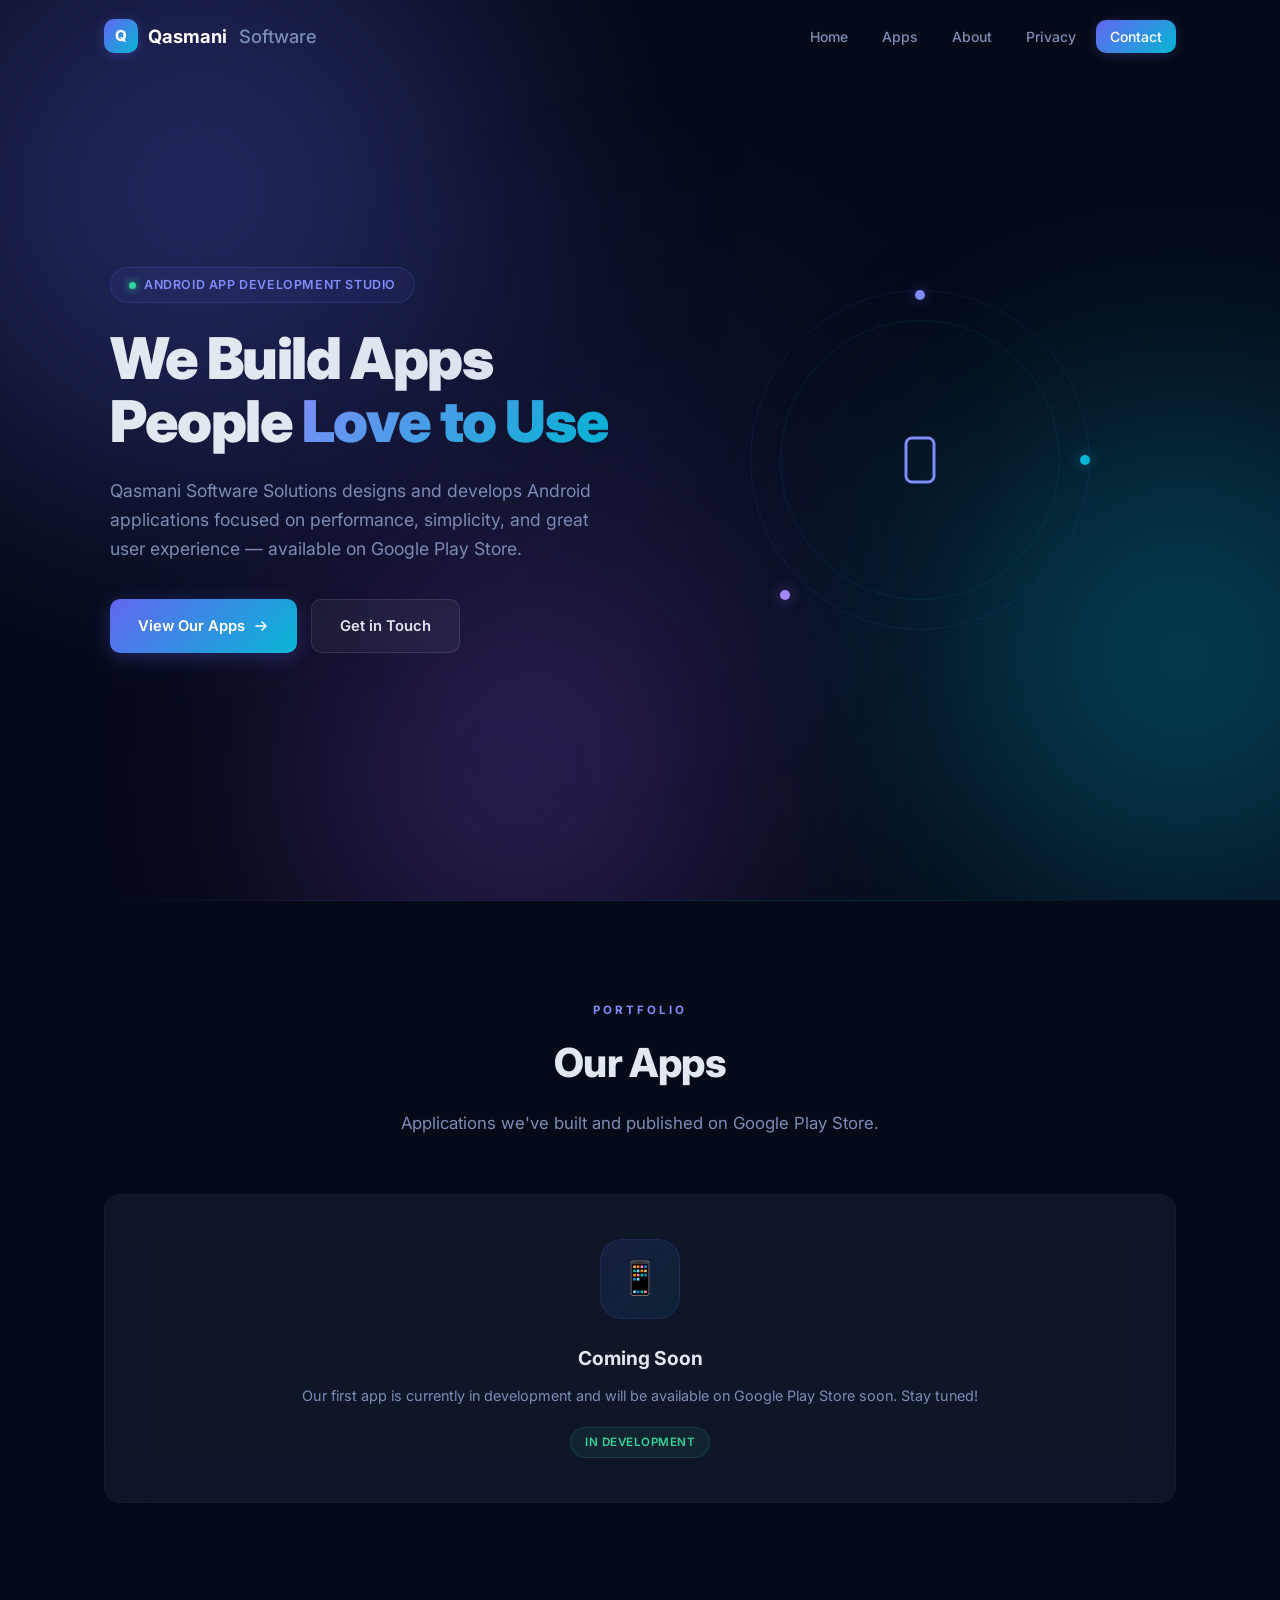
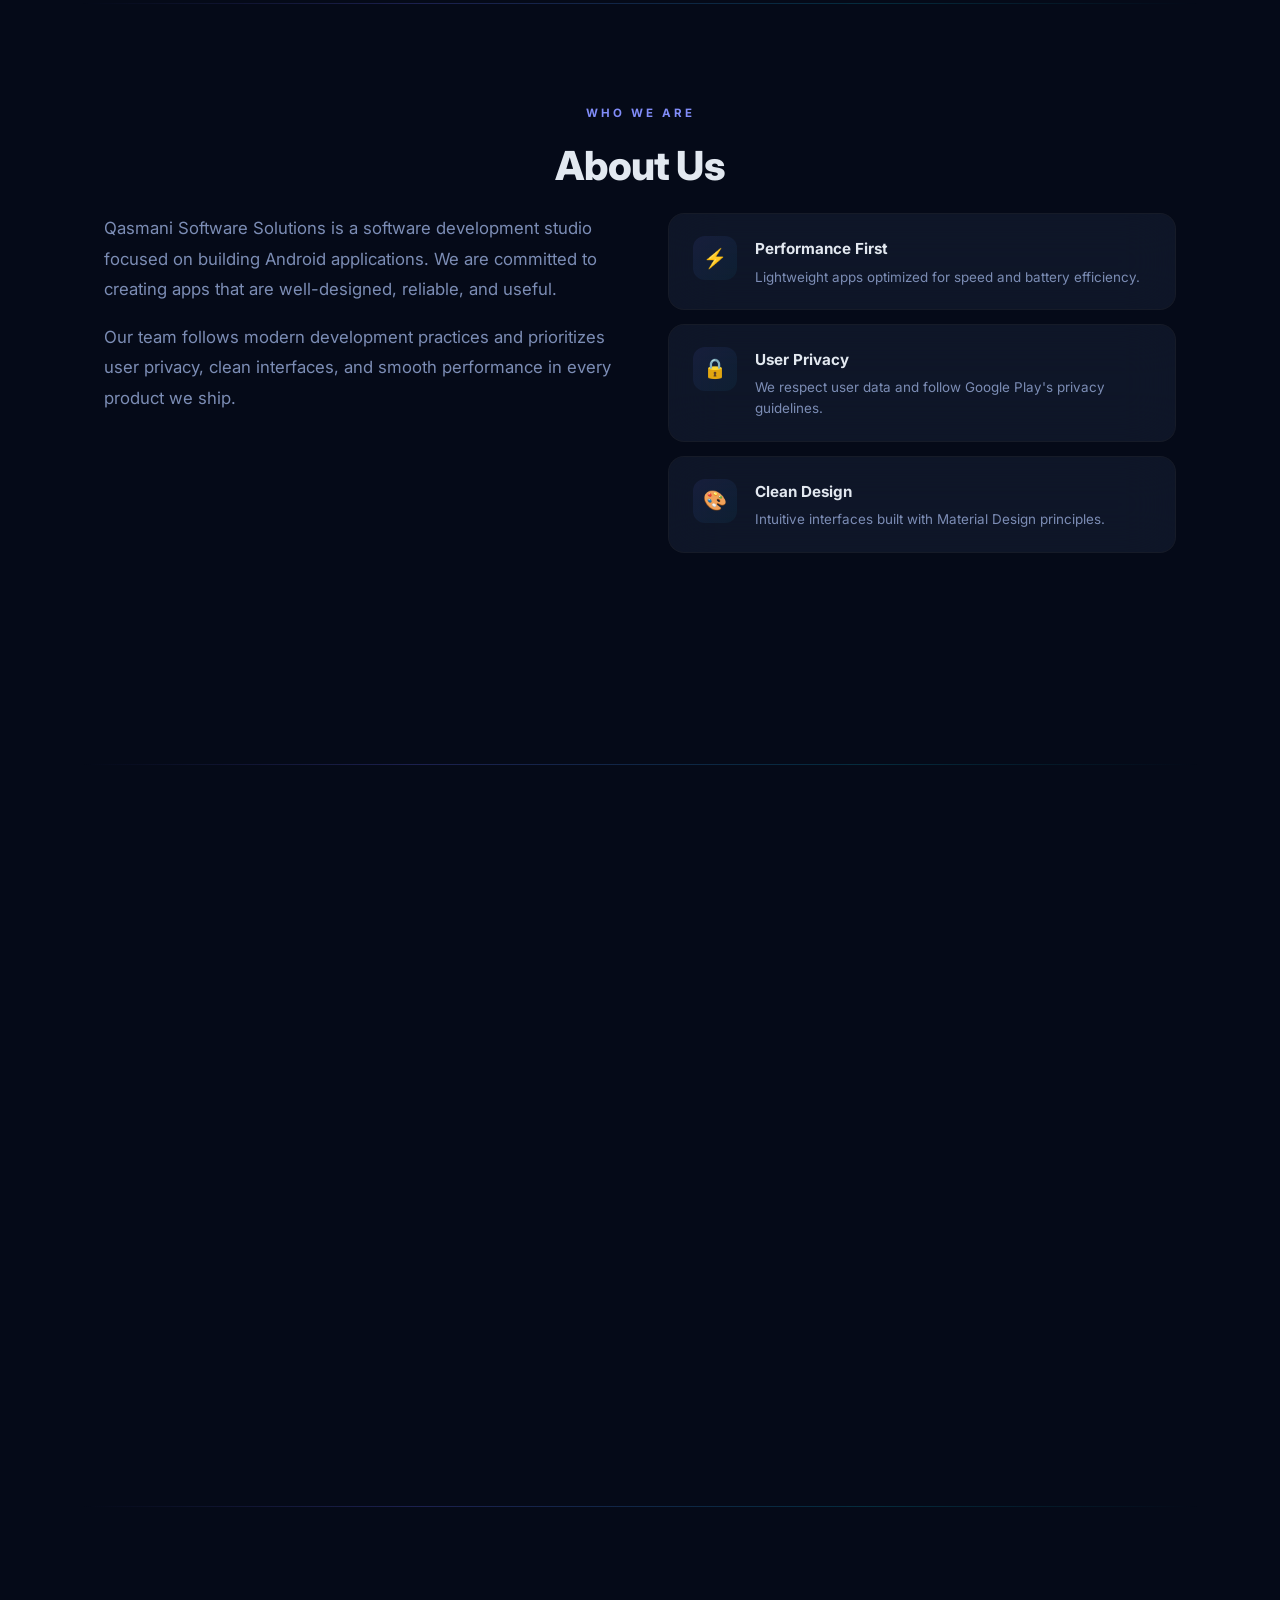
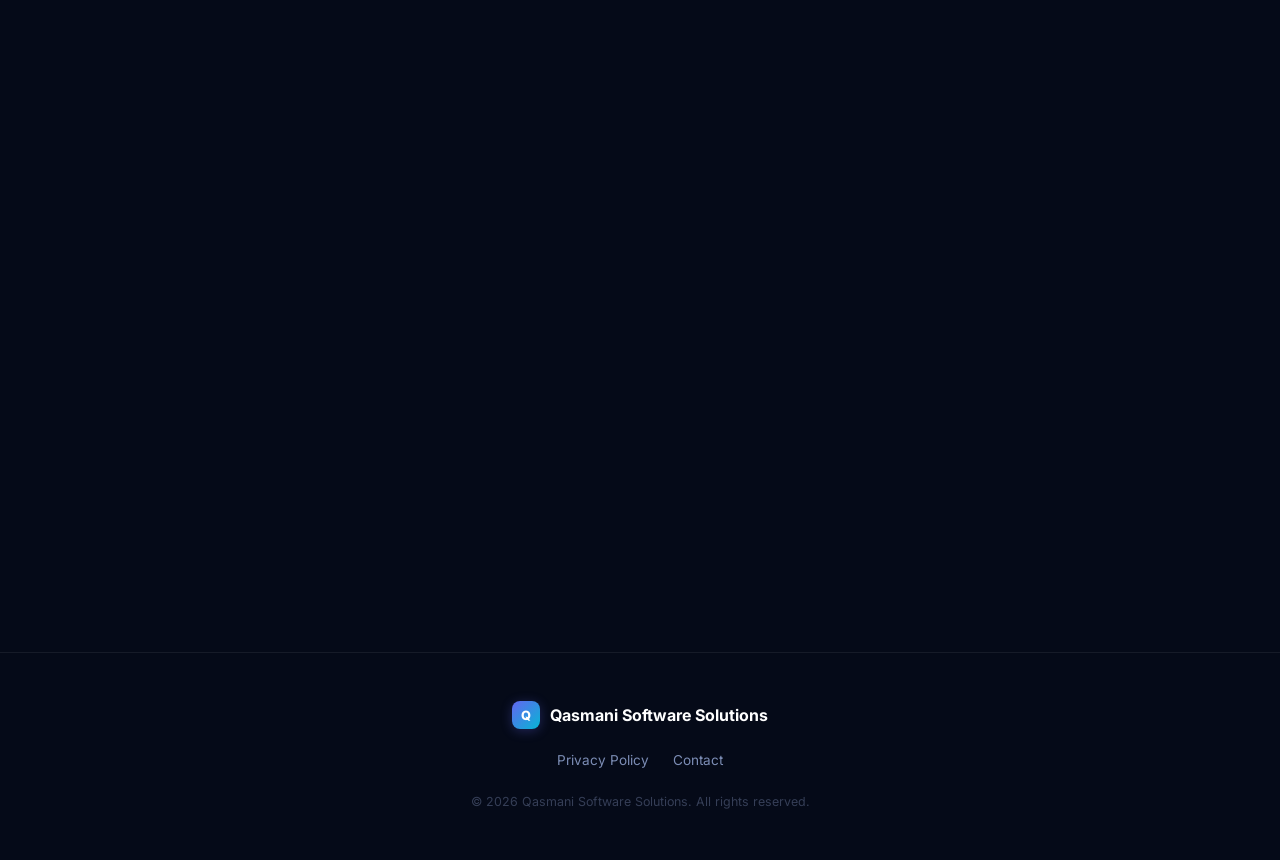
==== commit 105a3b04: "Major visual upgrade: cursor-glow cards, orbit hero, dot grid, email contact Co-authored-by: Cursor " ====
--- a/index.html
+++ b/index.html
@@ -5,18 +5,19 @@
   <meta name="viewport" content="width=device-width, initial-scale=1.0">
   <title>Qasmani Software Solutions — Android App Development Studio</title>
   <meta name="description" content="Qasmani Software Solutions builds high-quality Android applications published on Google Play Store.">
+  <link rel="icon" href="data:image/svg+xml,<svg xmlns='http://www.w3.org/2000/svg' viewBox='0 0 100 100'><rect rx='20' width='100' height='100' fill='%236366f1'/><text x='50' y='68' font-size='60' font-weight='800' font-family='system-ui' fill='white' text-anchor='middle'>Q</text></svg>">
   <link rel="stylesheet" href="style.css">
   <link rel="preconnect" href="https://fonts.googleapis.com">
   <link href="https://fonts.googleapis.com/css2?family=Inter:wght@400;500;600;700;800;900&display=swap" rel="stylesheet">
 </head>
 <body>
 
-  <!-- Ambient background blobs -->
   <div class="bg-blobs" aria-hidden="true">
     <div class="blob blob-1"></div>
     <div class="blob blob-2"></div>
     <div class="blob blob-3"></div>
   </div>
+  <div class="dot-grid" aria-hidden="true"></div>
 
   <nav class="navbar">
     <div class="container nav-container">
@@ -47,7 +48,7 @@
         <h1>We Build Apps<br>People <span class="gradient-text">Love to Use</span></h1>
         <p class="hero-desc">Qasmani Software Solutions designs and develops Android applications focused on performance, simplicity, and great user experience — available on Google Play Store.</p>
         <div class="hero-actions">
-          <a href="#apps" class="btn btn-primary">
+          <a href="#apps" class="btn btn-primary glow-btn">
             <span>View Our Apps</span>
             <svg width="16" height="16" viewBox="0 0 16 16" fill="none"><path d="M3 8h10m0 0L9 4m4 4L9 12" stroke="currentColor" stroke-width="1.5" stroke-linecap="round" stroke-linejoin="round"/></svg>
           </a>
@@ -55,146 +56,153 @@
         </div>
       </div>
       <div class="hero-visual" data-animate>
-        <div class="phone-mockup">
-          <div class="phone-screen">
-            <div class="phone-header"></div>
-            <div class="phone-block w60"></div>
-            <div class="phone-block w80"></div>
-            <div class="phone-block w40"></div>
-            <div class="phone-card-row">
-              <div class="phone-mini-card"></div>
-              <div class="phone-mini-card"></div>
-            </div>
-            <div class="phone-block w70"></div>
-          </div>
-        </div>
-      </div>
-    </div>
-  </section>
+        <div class="hero-orbit">
+          <div class="orbit-ring orbit-ring-1"></div>
+          <div class="orbit-ring orbit-ring-2"></div>
+          <div class="orbit-dot orbit-dot-1"></div>
+          <div class="orbit-dot orbit-dot-2"></div>
+          <div class="orbit-dot orbit-dot-3"></div>
+          <div class="orbit-center">
+            <svg viewBox="0 0 24 24" fill="none" width="48" height="48">
+              <rect x="5" y="1" width="14" height="22" rx="3" stroke="url(#g1)" stroke-width="1.5"/>
+              <line x1="10" y1="20" x2="14" y2="20" stroke="url(#g1)" stroke-width="1.5" stroke-linecap="round"/>
+              <defs><linearGradient id="g1" x1="0" y1="0" x2="24" y2="24"><stop stop-color="#818cf8"/><stop offset="1" stop-color="#06b6d4"/></linearGradient></defs>
+            </svg>
+          </div>
+        </div>
+      </div>
+    </div>
+    <div class="hero-glow"></div>
+  </section>
+
+  <div class="section-divider"><div class="divider-line"></div></div>
 
   <section id="apps" class="apps">
     <div class="container">
-      <p class="section-label">Portfolio</p>
-      <h2 class="section-title">Our Apps</h2>
-      <p class="section-subtitle">Applications we've built and published on Google Play Store.</p>
+      <p class="section-label" data-animate>Portfolio</p>
+      <h2 class="section-title" data-animate>Our Apps</h2>
+      <p class="section-subtitle" data-animate>Applications we've built and published on Google Play Store.</p>
       <div class="apps-grid">
-        <div class="glass-card app-card" data-animate>
-          <div class="app-icon-wrap">
-            <div class="app-icon">&#128241;</div>
-          </div>
-          <h3>Coming Soon</h3>
-          <p>Our first app is currently in development and will be available on Google Play Store soon. Stay tuned!</p>
-          <span class="card-tag">In Development</span>
-        </div>
-      </div>
-    </div>
-  </section>
+        <div class="glow-card" data-animate>
+          <div class="glow-card-inner app-card">
+            <div class="app-icon-wrap">
+              <div class="app-icon">&#128241;</div>
+            </div>
+            <h3>Coming Soon</h3>
+            <p>Our first app is currently in development and will be available on Google Play Store soon. Stay tuned!</p>
+            <span class="card-tag">In Development</span>
+          </div>
+        </div>
+      </div>
+    </div>
+  </section>
+
+  <div class="section-divider"><div class="divider-line"></div></div>
 
   <section id="about" class="about">
     <div class="container">
-      <p class="section-label">Who We Are</p>
-      <h2 class="section-title">About Us</h2>
+      <p class="section-label" data-animate>Who We Are</p>
+      <h2 class="section-title" data-animate>About Us</h2>
       <div class="about-grid">
         <div class="about-text" data-animate>
           <p>Qasmani Software Solutions is a software development studio focused on building Android applications. We are committed to creating apps that are well-designed, reliable, and useful.</p>
           <p>Our team follows modern development practices and prioritizes user privacy, clean interfaces, and smooth performance in every product we ship.</p>
         </div>
-        <div class="values-list" data-animate>
-          <div class="glass-card value-item">
-            <span class="value-icon">&#9889;</span>
-            <div>
-              <h4>Performance First</h4>
-              <p>Lightweight apps optimized for speed and battery efficiency.</p>
-            </div>
-          </div>
-          <div class="glass-card value-item">
-            <span class="value-icon">&#128274;</span>
-            <div>
-              <h4>User Privacy</h4>
-              <p>We respect user data and follow Google Play's privacy guidelines.</p>
-            </div>
-          </div>
-          <div class="glass-card value-item">
-            <span class="value-icon">&#127912;</span>
-            <div>
-              <h4>Clean Design</h4>
-              <p>Intuitive interfaces built with Material Design principles.</p>
-            </div>
-          </div>
-          <div class="glass-card value-item">
-            <span class="value-icon">&#128736;&#65039;</span>
-            <div>
-              <h4>Active Maintenance</h4>
-              <p>Regular updates, bug fixes, and feature improvements.</p>
-            </div>
-          </div>
-        </div>
-      </div>
-    </div>
-  </section>
+        <div class="values-list">
+          <div class="glow-card" data-animate>
+            <div class="glow-card-inner value-item">
+              <span class="value-icon">&#9889;</span>
+              <div><h4>Performance First</h4><p>Lightweight apps optimized for speed and battery efficiency.</p></div>
+            </div>
+          </div>
+          <div class="glow-card" data-animate>
+            <div class="glow-card-inner value-item">
+              <span class="value-icon">&#128274;</span>
+              <div><h4>User Privacy</h4><p>We respect user data and follow Google Play's privacy guidelines.</p></div>
+            </div>
+          </div>
+          <div class="glow-card" data-animate>
+            <div class="glow-card-inner value-item">
+              <span class="value-icon">&#127912;</span>
+              <div><h4>Clean Design</h4><p>Intuitive interfaces built with Material Design principles.</p></div>
+            </div>
+          </div>
+          <div class="glow-card" data-animate>
+            <div class="glow-card-inner value-item">
+              <span class="value-icon">&#128736;&#65039;</span>
+              <div><h4>Active Maintenance</h4><p>Regular updates, bug fixes, and feature improvements.</p></div>
+            </div>
+          </div>
+        </div>
+      </div>
+    </div>
+  </section>
+
+  <div class="section-divider"><div class="divider-line"></div></div>
 
   <section id="privacy" class="privacy">
     <div class="container">
-      <p class="section-label">Legal</p>
-      <h2 class="section-title">Privacy Policy</h2>
-      <div class="glass-card privacy-card" data-animate>
-        <p>At Qasmani Software Solutions, we take user privacy seriously. Here is a summary of our practices:</p>
-        <ul>
-          <li>We do not collect personal information unless explicitly required for app functionality.</li>
-          <li>We do not sell or share user data with third parties.</li>
-          <li>Our apps may use third-party services (such as Google AdMob or Firebase Analytics) that collect anonymous usage data in accordance with their own privacy policies.</li>
-          <li>Users can contact us at any time to request data deletion.</li>
-        </ul>
-        <p>For app-specific privacy policies, please refer to the individual app listing on Google Play Store. If you have questions, reach out via the contact form below.</p>
-      </div>
-    </div>
-  </section>
+      <p class="section-label" data-animate>Legal</p>
+      <h2 class="section-title" data-animate>Privacy Policy</h2>
+      <div class="glow-card" data-animate>
+        <div class="glow-card-inner privacy-card">
+          <p>At Qasmani Software Solutions, we take user privacy seriously. Here is a summary of our practices:</p>
+          <ul>
+            <li>We do not collect personal information unless explicitly required for app functionality.</li>
+            <li>We do not sell or share user data with third parties.</li>
+            <li>Our apps may use third-party services (such as Google AdMob or Firebase Analytics) that collect anonymous usage data in accordance with their own privacy policies.</li>
+            <li>Users can contact us at any time to request data deletion.</li>
+          </ul>
+          <p>For app-specific privacy policies, please refer to the individual app listing on Google Play Store. If you have questions, reach out via email below.</p>
+        </div>
+      </div>
+    </div>
+  </section>
+
+  <div class="section-divider"><div class="divider-line"></div></div>
 
   <section id="contact" class="contact">
     <div class="container">
-      <p class="section-label">Reach Out</p>
-      <h2 class="section-title">Contact Us</h2>
-      <p class="section-subtitle">Have a question, feedback, or support request? We'd love to hear from you.</p>
-      <form class="glass-card contact-form" data-animate onsubmit="event.preventDefault(); document.getElementById('form-msg').textContent='Thank you! We will get back to you soon.'; this.reset();">
-        <div class="form-row">
-          <div class="input-group">
-            <label for="name">Name</label>
-            <input id="name" type="text" placeholder="John Doe" required>
-          </div>
-          <div class="input-group">
-            <label for="email">Email</label>
-            <input id="email" type="email" placeholder="john@example.com" required>
-          </div>
-        </div>
-        <div class="input-group">
-          <label for="message">Message</label>
-          <textarea id="message" placeholder="Tell us about your project or question..." rows="5" required></textarea>
-        </div>
-        <button type="submit" class="btn btn-primary">
-          <span>Send Message</span>
-          <svg width="16" height="16" viewBox="0 0 16 16" fill="none"><path d="M14 2L7 9M14 2l-4 12-3-5M14 2L2 6l5 3" stroke="currentColor" stroke-width="1.5" stroke-linecap="round" stroke-linejoin="round"/></svg>
-        </button>
-        <p id="form-msg" class="form-msg"></p>
-      </form>
+      <p class="section-label" data-animate>Reach Out</p>
+      <h2 class="section-title" data-animate>Contact Us</h2>
+      <p class="section-subtitle" data-animate>Have a question, feedback, or support request? We'd love to hear from you.</p>
+      <div class="contact-cards" data-animate>
+        <a href="mailto:qasmanisoftwaresolutions@gmail.com" class="glow-card contact-link-card">
+          <div class="glow-card-inner contact-card-inner">
+            <div class="contact-icon-wrap">
+              <svg width="28" height="28" viewBox="0 0 24 24" fill="none">
+                <rect x="2" y="4" width="20" height="16" rx="3" stroke="url(#ge)" stroke-width="1.5"/>
+                <path d="M2 7l10 7 10-7" stroke="url(#ge)" stroke-width="1.5" stroke-linecap="round" stroke-linejoin="round"/>
+                <defs><linearGradient id="ge" x1="0" y1="0" x2="24" y2="24"><stop stop-color="#818cf8"/><stop offset="1" stop-color="#06b6d4"/></linearGradient></defs>
+              </svg>
+            </div>
+            <h3>Email Us</h3>
+            <p class="contact-email">qasmanisoftwaresolutions@gmail.com</p>
+            <span class="contact-action">
+              Send an Email
+              <svg width="14" height="14" viewBox="0 0 16 16" fill="none"><path d="M3 8h10m0 0L9 4m4 4L9 12" stroke="currentColor" stroke-width="1.5" stroke-linecap="round" stroke-linejoin="round"/></svg>
+            </span>
+          </div>
+        </a>
+      </div>
     </div>
   </section>
 
   <footer class="footer">
     <div class="container footer-content">
       <a href="#" class="footer-logo">
-        <span class="logo-icon">Q</span>
+        <span class="logo-icon logo-icon-sm">Q</span>
         Qasmani Software Solutions
       </a>
       <div class="footer-links">
         <a href="#privacy">Privacy Policy</a>
-        <a href="#contact">Contact</a>
+        <a href="mailto:qasmanisoftwaresolutions@gmail.com">Contact</a>
       </div>
       <p class="footer-copy">&copy; 2026 Qasmani Software Solutions. All rights reserved.</p>
     </div>
   </footer>
 
   <script>
-    // Mobile menu toggle
     const toggle = document.querySelector('.nav-toggle');
     const links = document.querySelector('.nav-links');
     toggle.addEventListener('click', () => {
@@ -202,17 +210,27 @@
       links.classList.toggle('open');
     });
 
-    // Scroll animations
     const observer = new IntersectionObserver((entries) => {
-      entries.forEach(e => { if (e.isIntersecting) e.target.classList.add('in-view'); });
-    }, { threshold: 0.15 });
+      entries.forEach((e, i) => {
+        if (e.isIntersecting) {
+          setTimeout(() => e.target.classList.add('in-view'), i * 80);
+        }
+      });
+    }, { threshold: 0.1 });
     document.querySelectorAll('[data-animate]').forEach(el => observer.observe(el));
 
-    // Navbar background on scroll
     const navbar = document.querySelector('.navbar');
     window.addEventListener('scroll', () => {
       navbar.classList.toggle('scrolled', window.scrollY > 40);
     });
+
+    document.querySelectorAll('.glow-card').forEach(card => {
+      card.addEventListener('mousemove', e => {
+        const rect = card.getBoundingClientRect();
+        card.style.setProperty('--mx', (e.clientX - rect.left) + 'px');
+        card.style.setProperty('--my', (e.clientY - rect.top) + 'px');
+      });
+    });
   </script>
 </body>
 </html>
--- a/style.css
+++ b/style.css
@@ -6,8 +6,8 @@
   --accent: #06b6d4;
   --bg: #050a18;
   --bg-surface: #0c1425;
-  --bg-card: rgba(15, 25, 50, .6);
-  --border: rgba(255, 255, 255, .06);
+  --bg-card: rgba(12, 20, 40, .7);
+  --border: rgba(255, 255, 255, .07);
   --text: #e2e8f0;
   --text-muted: #7c8db5;
   --white: #ffffff;
@@ -28,37 +28,65 @@
 
 .container { max-width: 1120px; margin: 0 auto; padding: 0 24px; }
 
+/* ── Dot Grid Background ── */
+.dot-grid {
+  position: fixed; inset: 0; z-index: 0; pointer-events: none;
+  background-image: radial-gradient(rgba(255,255,255,.04) 1px, transparent 1px);
+  background-size: 32px 32px;
+  mask-image: radial-gradient(ellipse at center, black 30%, transparent 75%);
+  -webkit-mask-image: radial-gradient(ellipse at center, black 30%, transparent 75%);
+}
+
 /* ── Ambient Blobs ── */
 .bg-blobs { position: fixed; inset: 0; z-index: 0; pointer-events: none; overflow: hidden; }
 .blob {
-  position: absolute; border-radius: 50%; filter: blur(120px); opacity: .35;
-  animation: float 20s ease-in-out infinite alternate;
-}
-.blob-1 { width: 600px; height: 600px; background: var(--primary); top: -10%; left: -5%; }
-.blob-2 { width: 500px; height: 500px; background: var(--accent); top: 40%; right: -10%; animation-delay: -7s; }
-.blob-3 { width: 400px; height: 400px; background: #a855f7; bottom: -5%; left: 30%; animation-delay: -14s; }
+  position: absolute; border-radius: 50%; filter: blur(130px); opacity: .3;
+  animation: float 22s ease-in-out infinite alternate;
+}
+.blob-1 { width: 600px; height: 600px; background: var(--primary); top: -12%; left: -8%; }
+.blob-2 { width: 500px; height: 500px; background: var(--accent); top: 45%; right: -12%; animation-delay: -8s; }
+.blob-3 { width: 400px; height: 400px; background: #a855f7; bottom: -8%; left: 25%; animation-delay: -15s; }
 @keyframes float {
   0%   { transform: translate(0, 0) scale(1); }
-  100% { transform: translate(40px, -30px) scale(1.1); }
-}
-
-/* ── Glass Card ── */
-.glass-card {
-  background: var(--bg-card);
-  backdrop-filter: blur(24px);
-  border: 1px solid var(--border);
-  border-radius: var(--radius);
+  100% { transform: translate(50px, -40px) scale(1.12); }
+}
+
+/* ── Glow Card (cursor-follow border glow) ── */
+.glow-card {
+  position: relative; border-radius: var(--radius); padding: 1px;
+  background: var(--border);
+  transition: transform .35s cubic-bezier(.16,1,.3,1), box-shadow .35s;
+}
+.glow-card::before {
+  content: ''; position: absolute; inset: 0; border-radius: var(--radius);
+  background: radial-gradient(400px circle at var(--mx, 50%) var(--my, 50%),
+    rgba(99,102,241,.35), transparent 60%);
+  opacity: 0; transition: opacity .4s;
+  pointer-events: none;
+}
+.glow-card:hover::before { opacity: 1; }
+.glow-card:hover { transform: translateY(-5px); box-shadow: 0 20px 60px rgba(0,0,0,.3); }
+.glow-card-inner {
+  background: var(--bg-card); backdrop-filter: blur(24px);
+  border-radius: calc(var(--radius) - 1px); position: relative; z-index: 1;
+}
+
+/* ── Section Divider ── */
+.section-divider { position: relative; z-index: 1; padding: 0 24px; }
+.divider-line {
+  max-width: 1120px; margin: 0 auto; height: 1px;
+  background: linear-gradient(90deg, transparent, rgba(99,102,241,.25) 30%, rgba(6,182,212,.2) 70%, transparent);
 }
 
 /* ── Navbar ── */
 .navbar {
   position: fixed; top: 0; width: 100%; z-index: 100;
-  background: transparent; transition: background .3s, border-color .3s, backdrop-filter .3s;
+  background: transparent; transition: background .35s, border-color .35s, backdrop-filter .35s;
   border-bottom: 1px solid transparent;
 }
 .navbar.scrolled {
-  background: rgba(5, 10, 24, .8);
-  backdrop-filter: blur(16px);
+  background: rgba(5, 10, 24, .82);
+  backdrop-filter: blur(20px);
   border-bottom-color: var(--border);
 }
 .nav-container { display: flex; align-items: center; justify-content: space-between; height: 72px; }
@@ -67,17 +95,19 @@
   width: 34px; height: 34px; border-radius: 10px; display: grid; place-items: center;
   background: linear-gradient(135deg, var(--primary), var(--accent));
   font-weight: 800; font-size: .95rem; color: var(--white);
+  box-shadow: 0 2px 12px rgba(99,102,241,.3);
 }
 .logo-accent { color: var(--text-muted); font-weight: 500; margin-left: 2px; }
-.nav-links { list-style: none; display: flex; align-items: center; gap: 8px; }
+.nav-links { list-style: none; display: flex; align-items: center; gap: 6px; }
 .nav-links a {
   color: var(--text-muted); text-decoration: none; font-size: .875rem; font-weight: 500;
-  padding: 8px 14px; border-radius: var(--radius-sm); transition: color .2s, background .2s;
-}
-.nav-links a:hover { color: var(--white); background: rgba(255,255,255,.05); }
+  padding: 8px 14px; border-radius: var(--radius-sm); transition: color .25s, background .25s;
+}
+.nav-links a:hover { color: var(--white); background: rgba(255,255,255,.06); }
 .nav-cta {
   background: linear-gradient(135deg, var(--primary), var(--accent)) !important;
   color: var(--white) !important;
+  box-shadow: 0 2px 12px rgba(99,102,241,.25);
 }
 .nav-toggle { display: none; background: none; border: none; cursor: pointer; width: 28px; height: 20px; position: relative; }
 .nav-toggle span {
@@ -96,11 +126,17 @@
   position: relative; z-index: 1;
   min-height: 100vh; display: flex; align-items: center; padding: 100px 0 80px;
 }
+.hero-glow {
+  position: absolute; top: 50%; left: 50%; transform: translate(-50%, -50%);
+  width: 800px; height: 800px; border-radius: 50%;
+  background: radial-gradient(circle, rgba(99,102,241,.08) 0%, transparent 65%);
+  pointer-events: none;
+}
 .hero-content { display: grid; grid-template-columns: 1fr 1fr; gap: 60px; align-items: center; }
 .hero-badge {
   display: inline-flex; align-items: center; gap: 8px;
   padding: 7px 18px; border-radius: 999px;
-  background: rgba(99, 102, 241, .1); border: 1px solid rgba(99, 102, 241, .25);
+  background: rgba(99, 102, 241, .08); border: 1px solid rgba(99, 102, 241, .2);
   font-size: .78rem; font-weight: 600; color: var(--primary-light);
   letter-spacing: .6px; text-transform: uppercase; margin-bottom: 24px;
 }
@@ -109,34 +145,37 @@
   background: var(--green); box-shadow: 0 0 8px var(--green);
   animation: pulse-dot 2s ease-in-out infinite;
 }
-@keyframes pulse-dot { 0%,100%{ opacity:1 } 50%{ opacity:.4 } }
-.hero h1 { font-size: 3.5rem; font-weight: 900; line-height: 1.1; margin-bottom: 24px; letter-spacing: -.02em; }
+@keyframes pulse-dot { 0%,100%{ opacity:1 } 50%{ opacity:.35 } }
+.hero h1 { font-size: 3.6rem; font-weight: 900; line-height: 1.08; margin-bottom: 24px; letter-spacing: -.025em; }
 .gradient-text {
-  background: linear-gradient(135deg, var(--primary-light), var(--accent));
+  background: linear-gradient(135deg, var(--primary-light), var(--accent), #a78bfa);
+  background-size: 200% auto;
   -webkit-background-clip: text; -webkit-text-fill-color: transparent;
   background-clip: text;
-}
+  animation: gradient-shift 4s ease-in-out infinite alternate;
+}
+@keyframes gradient-shift { 0%{ background-position: 0% 50% } 100%{ background-position: 100% 50% } }
 .hero-desc { color: var(--text-muted); font-size: 1.1rem; margin-bottom: 36px; max-width: 500px; }
 .hero-actions { display: flex; gap: 14px; flex-wrap: wrap; }
 
-/* Phone Mockup */
-.phone-mockup {
-  width: 280px; height: 540px; margin: 0 auto;
-  background: var(--bg-surface); border: 2px solid rgba(255,255,255,.08);
-  border-radius: 36px; padding: 16px; position: relative;
-  box-shadow: 0 40px 80px rgba(0,0,0,.4), inset 0 1px 0 rgba(255,255,255,.05);
-}
-.phone-screen { height: 100%; border-radius: 24px; background: #0d1529; padding: 24px 16px; overflow: hidden; }
-.phone-header { height: 12px; width: 40%; background: rgba(255,255,255,.08); border-radius: 6px; margin: 0 auto 24px; }
-.phone-block {
-  height: 14px; border-radius: 7px; margin-bottom: 14px;
-  background: linear-gradient(90deg, rgba(99,102,241,.25), rgba(6,182,212,.15));
-}
-.w40 { width: 40%; } .w60 { width: 60%; } .w70 { width: 70%; } .w80 { width: 80%; }
-.phone-card-row { display: flex; gap: 10px; margin-bottom: 14px; }
-.phone-mini-card {
-  flex: 1; height: 70px; border-radius: 12px;
-  background: rgba(255,255,255,.04); border: 1px solid rgba(255,255,255,.06);
+/* Hero Orbit Visual */
+.hero-orbit { width: 340px; height: 340px; position: relative; margin: 0 auto; }
+.orbit-ring {
+  position: absolute; inset: 0; border-radius: 50%;
+  border: 1px solid rgba(99,102,241,.12);
+}
+.orbit-ring-1 { inset: 30px; border-color: rgba(6,182,212,.1); animation: spin 25s linear infinite; }
+.orbit-ring-2 { inset: 0; animation: spin 40s linear infinite reverse; }
+@keyframes spin { to { transform: rotate(360deg); } }
+.orbit-dot {
+  position: absolute; width: 10px; height: 10px; border-radius: 50%;
+  background: var(--primary-light); box-shadow: 0 0 14px rgba(99,102,241,.5);
+}
+.orbit-dot-1 { top: 0; left: 50%; transform: translateX(-50%); animation: spin 25s linear infinite; transform-origin: 50% 170px; }
+.orbit-dot-2 { top: 50%; right: 0; transform: translateY(-50%); animation: spin 40s linear infinite reverse; transform-origin: -120px 50%; background: var(--accent); box-shadow: 0 0 14px rgba(6,182,212,.5); }
+.orbit-dot-3 { bottom: 30px; left: 30px; animation: spin 30s linear infinite; transform-origin: 110px -60px; background: #a78bfa; box-shadow: 0 0 14px rgba(167,139,250,.5); }
+.orbit-center {
+  position: absolute; inset: 0; display: grid; place-items: center;
 }
 
 /* ── Buttons ── */
@@ -144,97 +183,110 @@
   display: inline-flex; align-items: center; gap: 8px;
   padding: 14px 28px; border: none; border-radius: var(--radius-sm);
   font-size: .925rem; font-weight: 600; cursor: pointer; text-decoration: none;
-  transition: transform .2s, box-shadow .2s;
+  transition: transform .25s cubic-bezier(.16,1,.3,1), box-shadow .25s;
 }
 .btn:hover { transform: translateY(-2px); }
+.btn:active { transform: translateY(0); }
 .btn-primary {
   background: linear-gradient(135deg, var(--primary), var(--accent));
   color: var(--white);
-  box-shadow: 0 4px 24px rgba(99, 102, 241, .3);
-}
-.btn-primary:hover { box-shadow: 0 8px 32px rgba(99, 102, 241, .45); }
+  box-shadow: 0 4px 20px rgba(99, 102, 241, .3);
+}
+.btn-primary:hover { box-shadow: 0 8px 36px rgba(99, 102, 241, .5); }
+.glow-btn { position: relative; overflow: hidden; }
+.glow-btn::after {
+  content: ''; position: absolute; top: -50%; left: -50%; width: 200%; height: 200%;
+  background: linear-gradient(45deg, transparent, rgba(255,255,255,.1), transparent);
+  transform: rotate(45deg) translateX(-100%);
+  transition: none;
+}
+.glow-btn:hover::after { transform: rotate(45deg) translateX(100%); transition: transform .6s; }
 .btn-glass {
-  background: rgba(255,255,255,.06); color: var(--text);
-  border: 1px solid var(--border);
+  background: rgba(255,255,255,.05); color: var(--text);
+  border: 1px solid rgba(255,255,255,.1);
   backdrop-filter: blur(8px);
 }
-.btn-glass:hover { background: rgba(255,255,255,.1); }
+.btn-glass:hover { background: rgba(255,255,255,.1); border-color: rgba(255,255,255,.15); }
 
 /* ── Sections ── */
 section { position: relative; z-index: 1; }
 .section-label {
-  text-align: center; font-size: .75rem; font-weight: 700; text-transform: uppercase;
-  letter-spacing: 2px; color: var(--primary-light); margin-bottom: 8px;
-}
-.section-title { font-size: 2.4rem; font-weight: 800; text-align: center; margin-bottom: 12px; letter-spacing: -.01em; }
+  text-align: center; font-size: .72rem; font-weight: 700; text-transform: uppercase;
+  letter-spacing: 3px; color: var(--primary-light); margin-bottom: 10px;
+}
+.section-title { font-size: 2.5rem; font-weight: 800; text-align: center; margin-bottom: 14px; letter-spacing: -.02em; }
 .section-subtitle { text-align: center; color: var(--text-muted); margin-bottom: 56px; font-size: 1.05rem; max-width: 540px; margin-left: auto; margin-right: auto; }
 
 /* ── Apps ── */
-.apps { padding: 120px 0; }
+.apps { padding: 100px 0; }
 .apps-grid { display: grid; grid-template-columns: repeat(auto-fit, minmax(300px, 1fr)); gap: 24px; }
-.app-card { padding: 40px 32px; text-align: center; transition: transform .3s, border-color .3s; }
-.app-card:hover { transform: translateY(-6px); border-color: rgba(99,102,241,.3); }
+.app-card { padding: 44px 36px; text-align: center; }
 .app-icon-wrap {
   width: 80px; height: 80px; margin: 0 auto 24px;
-  border-radius: 20px; display: grid; place-items: center;
-  background: linear-gradient(135deg, rgba(99,102,241,.15), rgba(6,182,212,.1));
-  border: 1px solid rgba(99,102,241,.2);
+  border-radius: 22px; display: grid; place-items: center;
+  background: linear-gradient(135deg, rgba(99,102,241,.12), rgba(6,182,212,.08));
+  border: 1px solid rgba(99,102,241,.15);
 }
 .app-icon { font-size: 2rem; }
 .app-card h3 { margin-bottom: 10px; font-size: 1.2rem; font-weight: 700; }
-.app-card p { color: var(--text-muted); font-size: .9rem; margin-bottom: 20px; }
+.app-card p { color: var(--text-muted); font-size: .9rem; margin-bottom: 20px; line-height: 1.6; }
 .card-tag {
   display: inline-block; padding: 5px 14px; border-radius: 999px; font-size: .72rem;
   font-weight: 600; letter-spacing: .5px; text-transform: uppercase;
-  background: rgba(52, 211, 153, .1); color: var(--green); border: 1px solid rgba(52, 211, 153, .2);
+  background: rgba(52, 211, 153, .08); color: var(--green); border: 1px solid rgba(52, 211, 153, .15);
 }
 
 /* ── About ── */
-.about { padding: 120px 0; }
+.about { padding: 100px 0; }
 .about-grid { display: grid; grid-template-columns: 1fr 1fr; gap: 56px; align-items: start; }
-.about-text p { color: var(--text-muted); font-size: 1.05rem; margin-bottom: 18px; line-height: 1.75; }
-.values-list { display: flex; flex-direction: column; gap: 16px; }
-.value-item { display: flex; gap: 18px; align-items: flex-start; padding: 20px 24px; transition: border-color .3s; }
-.value-item:hover { border-color: rgba(99,102,241,.3); }
+.about-text p { color: var(--text-muted); font-size: 1.05rem; margin-bottom: 18px; line-height: 1.8; }
+.values-list { display: flex; flex-direction: column; gap: 14px; }
+.value-item { display: flex; gap: 18px; align-items: flex-start; padding: 22px 24px; }
 .value-icon {
-  font-size: 1.3rem; flex-shrink: 0; width: 44px; height: 44px; display: grid; place-items: center;
-  border-radius: 12px; background: rgba(99,102,241,.1);
-}
-.value-item h4 { font-size: .95rem; margin-bottom: 4px; font-weight: 700; }
-.value-item p { color: var(--text-muted); font-size: .84rem; line-height: 1.5; }
+  font-size: 1.2rem; flex-shrink: 0; width: 44px; height: 44px; display: grid; place-items: center;
+  border-radius: 12px;
+  background: linear-gradient(135deg, rgba(99,102,241,.1), rgba(6,182,212,.06));
+}
+.value-item h4 { font-size: .95rem; margin-bottom: 5px; font-weight: 700; }
+.value-item p { color: var(--text-muted); font-size: .84rem; line-height: 1.55; }
 
 /* ── Privacy ── */
-.privacy { padding: 120px 0; }
+.privacy { padding: 100px 0; }
 .privacy-card { max-width: 760px; margin: 0 auto; padding: 48px; }
-.privacy-card p { color: var(--text-muted); font-size: .95rem; margin-bottom: 18px; line-height: 1.7; }
+.privacy-card p { color: var(--text-muted); font-size: .95rem; margin-bottom: 18px; line-height: 1.75; }
 .privacy-card ul { list-style: none; padding: 0; margin-bottom: 24px; }
 .privacy-card li {
   position: relative; padding-left: 24px; color: var(--text-muted); font-size: .95rem;
-  margin-bottom: 12px; line-height: 1.6;
+  margin-bottom: 14px; line-height: 1.65;
 }
 .privacy-card li::before {
   content: ''; position: absolute; left: 0; top: 10px;
   width: 8px; height: 8px; border-radius: 50%;
   background: linear-gradient(135deg, var(--primary), var(--accent));
+  box-shadow: 0 0 6px rgba(99,102,241,.3);
 }
 
 /* ── Contact ── */
-.contact { padding: 120px 0; }
-.contact-form { max-width: 580px; margin: 0 auto; padding: 48px; display: flex; flex-direction: column; gap: 20px; }
-.form-row { display: grid; grid-template-columns: 1fr 1fr; gap: 20px; }
-.input-group { display: flex; flex-direction: column; gap: 6px; }
-.input-group label { font-size: .8rem; font-weight: 600; color: var(--text-muted); text-transform: uppercase; letter-spacing: .5px; }
-.contact-form input, .contact-form textarea {
-  padding: 14px 16px; background: rgba(255,255,255,.04); border: 1px solid var(--border);
-  border-radius: var(--radius-sm); color: var(--text); font-family: inherit; font-size: .95rem;
-  outline: none; transition: border-color .25s, box-shadow .25s;
-}
-.contact-form input:focus, .contact-form textarea:focus {
-  border-color: var(--primary);
-  box-shadow: 0 0 0 3px rgba(99,102,241,.15);
-}
-.contact-form .btn-primary { align-self: flex-start; }
-.form-msg { color: var(--green); font-size: .9rem; min-height: 1.4em; }
+.contact { padding: 100px 0; }
+.contact-cards { max-width: 480px; margin: 0 auto; }
+.contact-link-card { text-decoration: none; color: inherit; display: block; }
+.contact-card-inner { padding: 48px 40px; text-align: center; }
+.contact-icon-wrap {
+  width: 64px; height: 64px; margin: 0 auto 24px; border-radius: 16px;
+  display: grid; place-items: center;
+  background: linear-gradient(135deg, rgba(99,102,241,.1), rgba(6,182,212,.06));
+  border: 1px solid rgba(99,102,241,.12);
+}
+.contact-card-inner h3 { font-size: 1.3rem; font-weight: 700; margin-bottom: 10px; }
+.contact-email { color: var(--primary-light); font-size: 1rem; font-weight: 500; margin-bottom: 24px; word-break: break-all; }
+.contact-action {
+  display: inline-flex; align-items: center; gap: 6px;
+  font-size: .85rem; font-weight: 600; color: var(--accent);
+  padding: 10px 22px; border-radius: var(--radius-sm);
+  background: rgba(6,182,212,.08); border: 1px solid rgba(6,182,212,.15);
+  transition: background .25s, transform .25s;
+}
+.contact-link-card:hover .contact-action { background: rgba(6,182,212,.15); transform: translateX(4px); }
 
 /* ── Footer ── */
 .footer {
@@ -243,16 +295,16 @@
 }
 .footer-content { display: flex; flex-direction: column; align-items: center; gap: 20px; text-align: center; }
 .footer-logo { display: flex; align-items: center; gap: 10px; text-decoration: none; color: var(--white); font-weight: 700; font-size: 1rem; }
-.footer-logo .logo-icon { width: 28px; height: 28px; font-size: .8rem; border-radius: 8px; }
+.logo-icon-sm { width: 28px; height: 28px; font-size: .8rem; border-radius: 8px; }
 .footer-links { display: flex; gap: 24px; }
-.footer-links a { color: var(--text-muted); text-decoration: none; font-size: .85rem; transition: color .2s; }
+.footer-links a { color: var(--text-muted); text-decoration: none; font-size: .85rem; transition: color .25s; }
 .footer-links a:hover { color: var(--white); }
-.footer-copy { color: rgba(124, 141, 181, .5); font-size: .8rem; }
+.footer-copy { color: rgba(124, 141, 181, .4); font-size: .78rem; }
 
 /* ── Scroll Animations ── */
 [data-animate] {
-  opacity: 0; transform: translateY(32px);
-  transition: opacity .7s cubic-bezier(.16,1,.3,1), transform .7s cubic-bezier(.16,1,.3,1);
+  opacity: 0; transform: translateY(28px);
+  transition: opacity .8s cubic-bezier(.16,1,.3,1), transform .8s cubic-bezier(.16,1,.3,1);
 }
 [data-animate].in-view { opacity: 1; transform: translateY(0); }
 
@@ -268,16 +320,15 @@
 @media (max-width: 768px) {
   .nav-links {
     display: none; flex-direction: column; position: absolute; top: 72px; left: 0; width: 100%;
-    background: rgba(5,10,24,.95); backdrop-filter: blur(20px);
+    background: rgba(5,10,24,.96); backdrop-filter: blur(24px);
     padding: 20px 24px; gap: 4px; border-bottom: 1px solid var(--border);
   }
   .nav-links.open { display: flex; }
   .nav-links a { padding: 12px 16px; }
   .nav-toggle { display: block; }
   .hero h1 { font-size: 2.4rem; }
-  .section-title { font-size: 1.8rem; }
-  .form-row { grid-template-columns: 1fr; }
-  .contact-form { padding: 32px 24px; }
-  .privacy-card { padding: 32px 24px; }
-  .blob { opacity: .2; }
-}
+  .section-title { font-size: 1.9rem; }
+  .privacy-card { padding: 28px 20px; }
+  .contact-card-inner { padding: 36px 24px; }
+  .blob { opacity: .18; }
+}
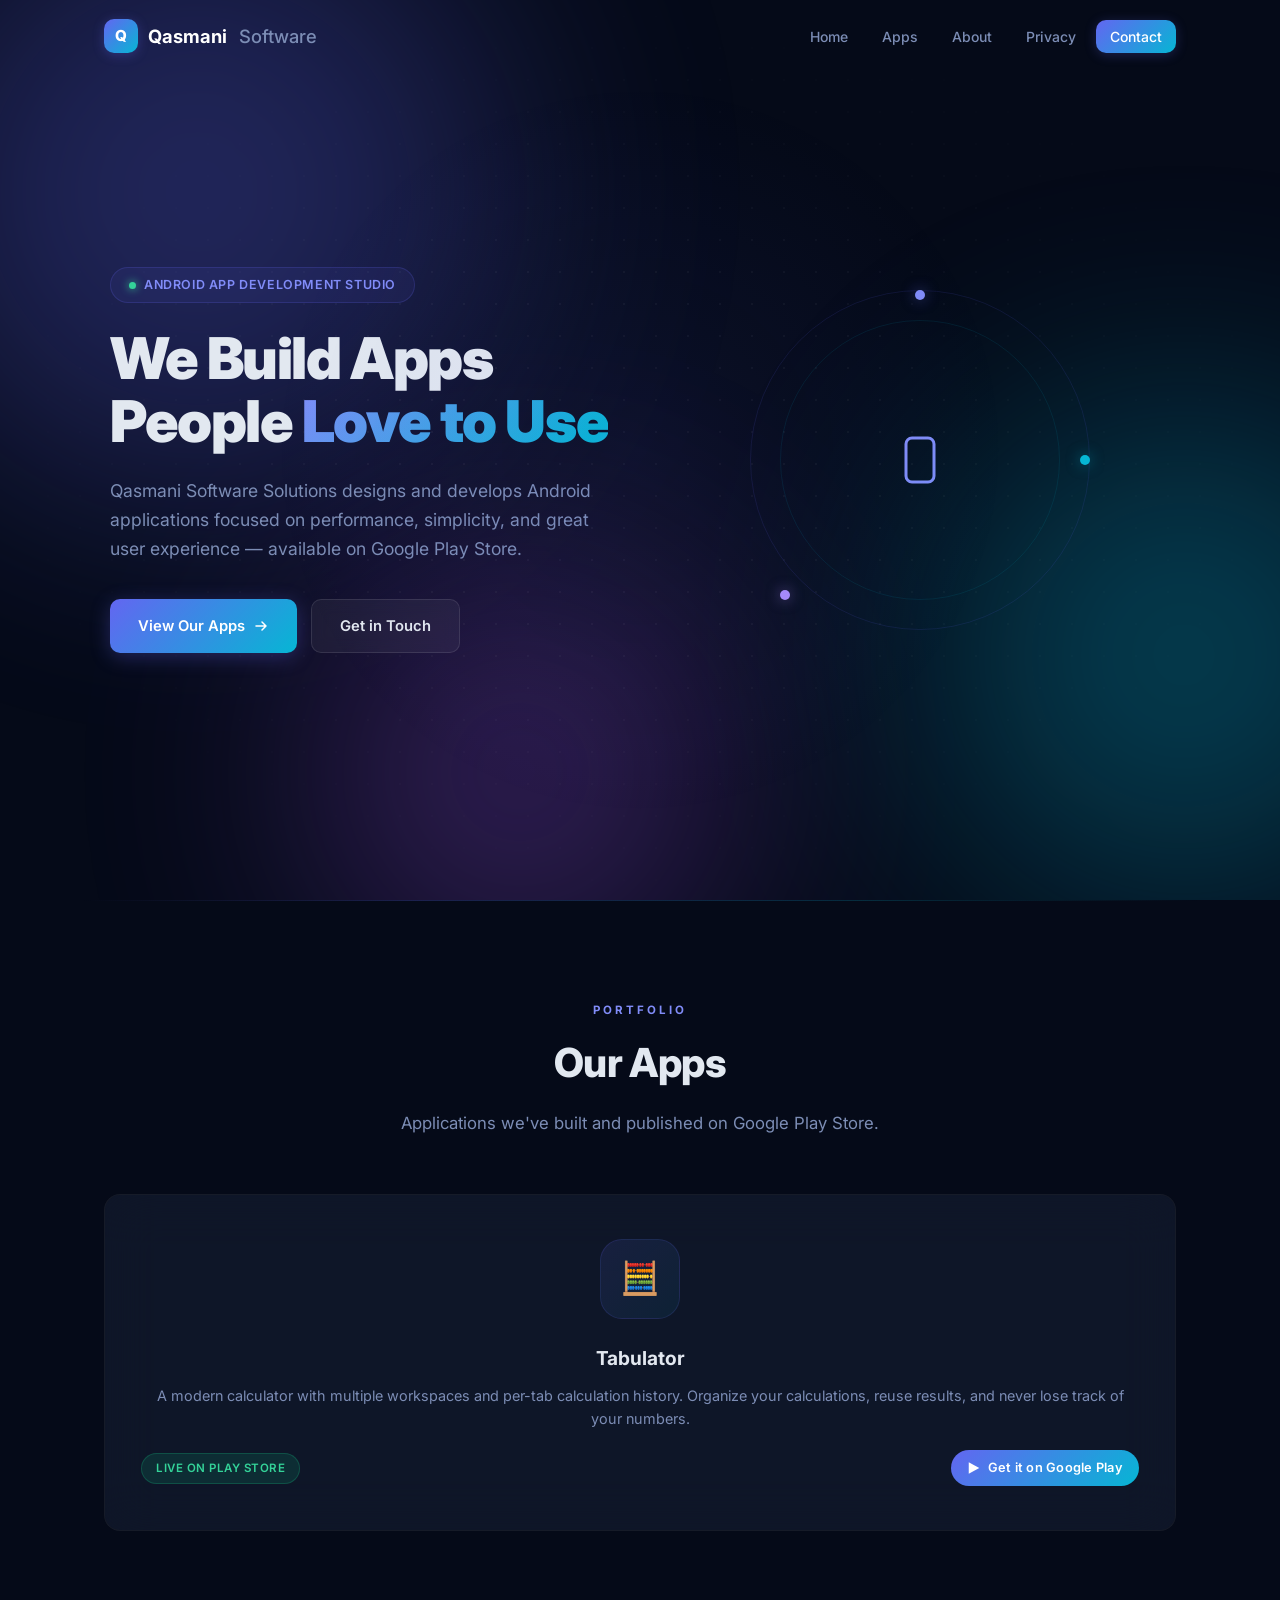
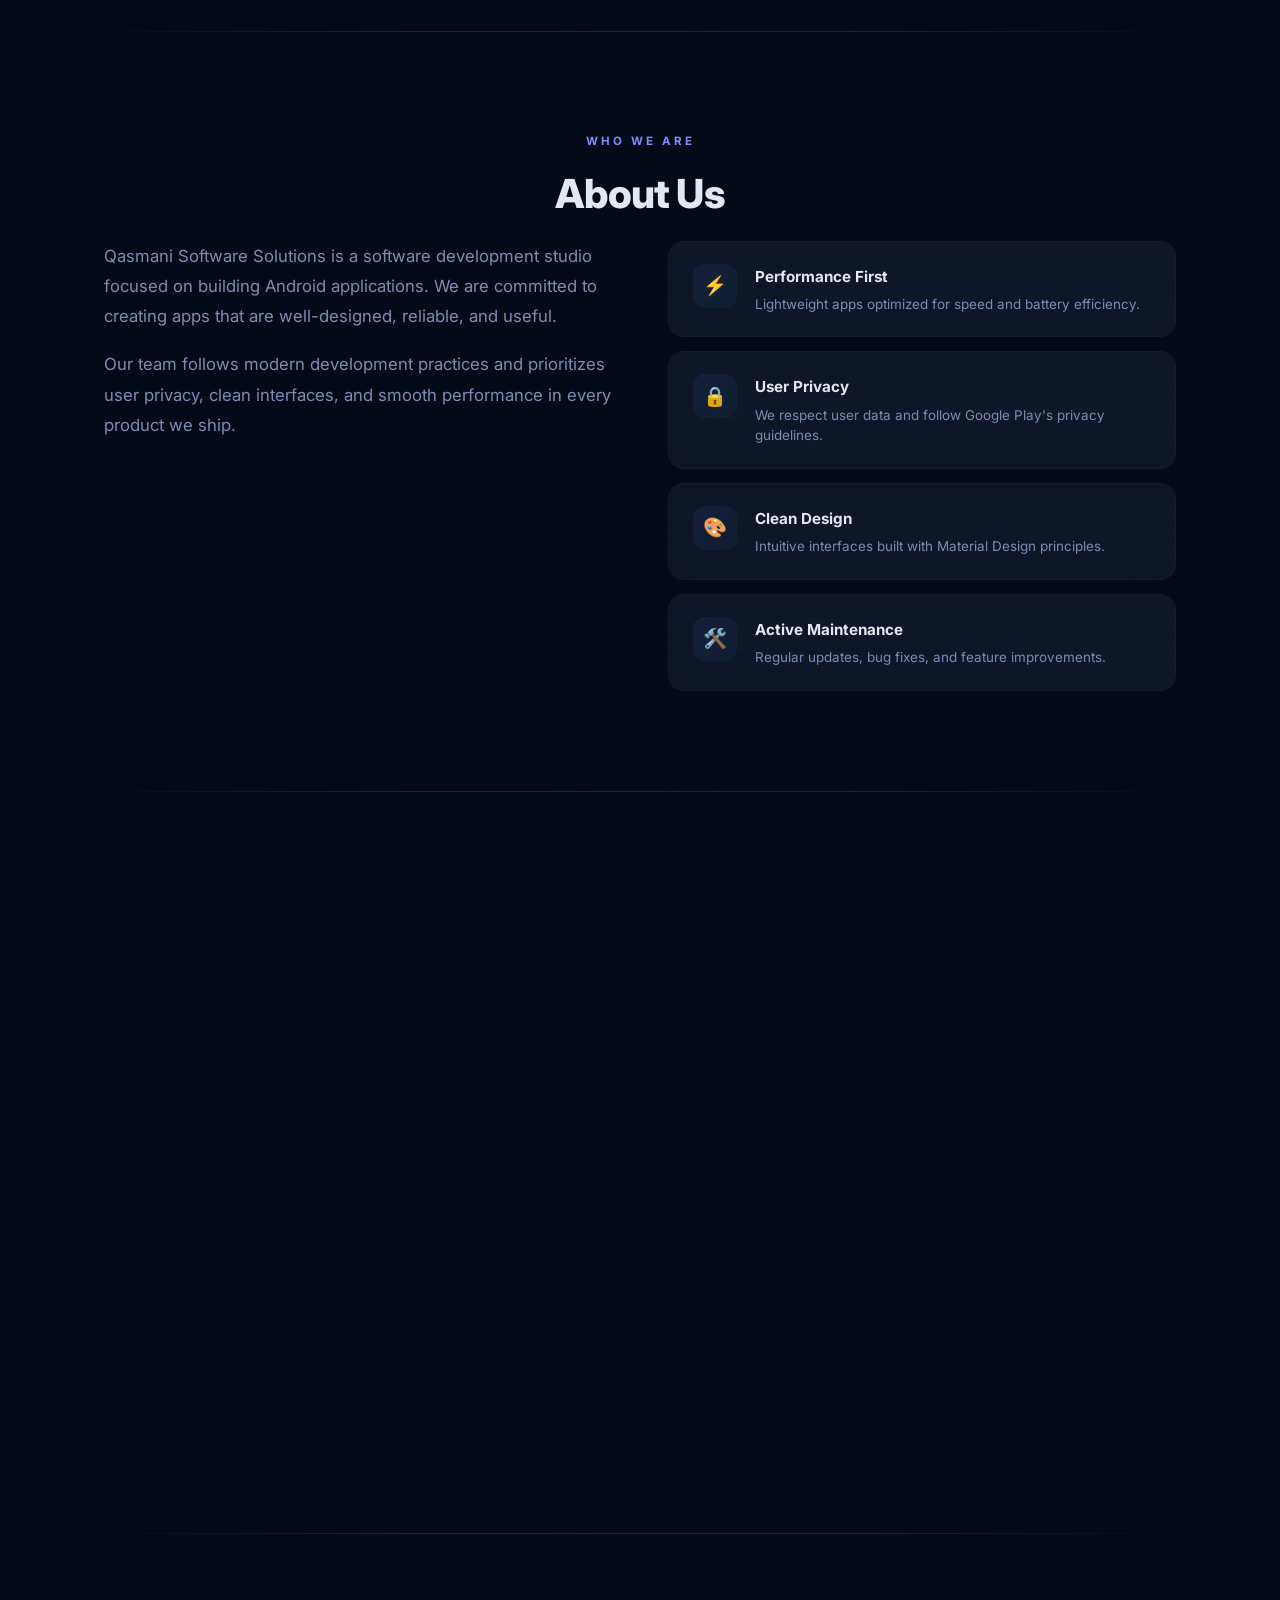
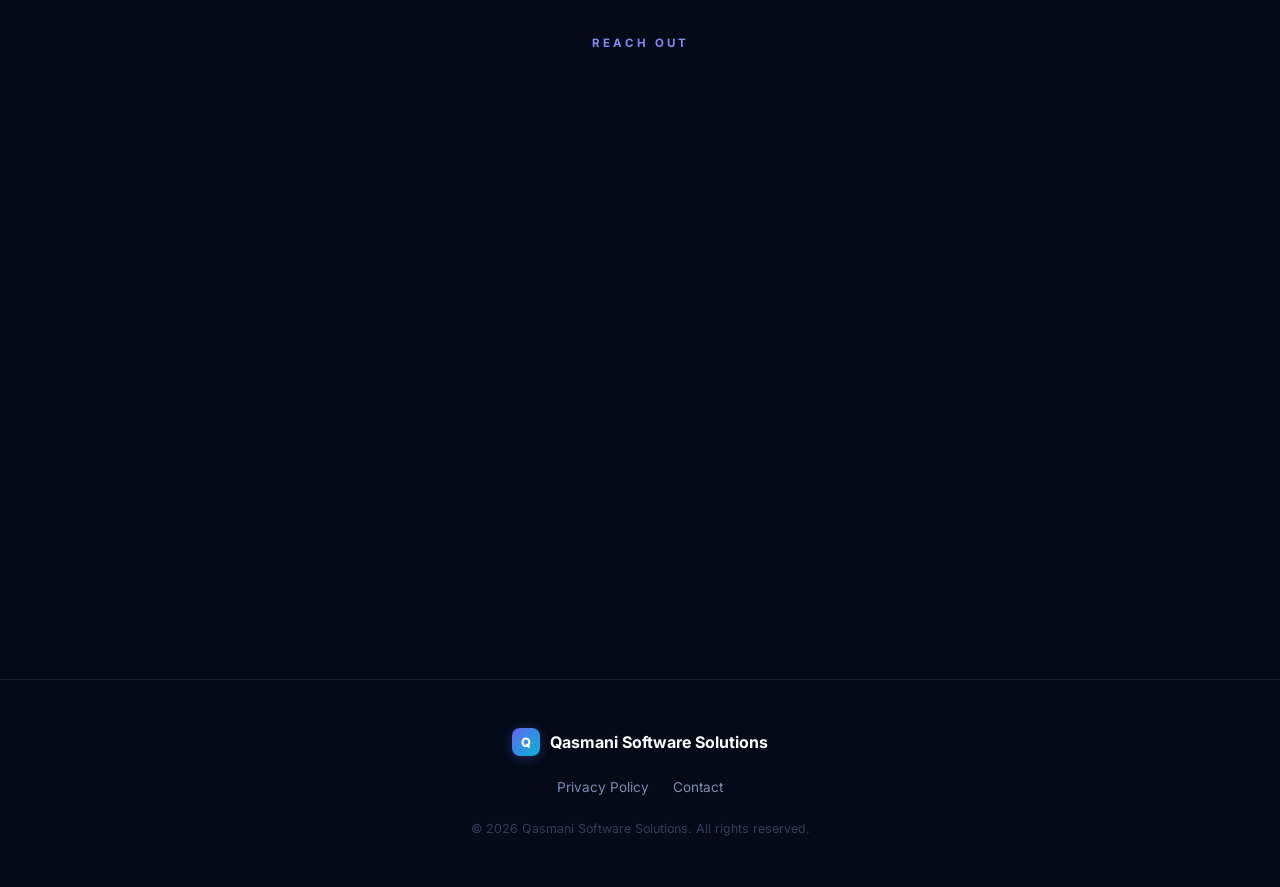
==== commit d0eb442b: "fixes" ====
--- a/index.html
+++ b/index.html
@@ -86,11 +86,17 @@
         <div class="glow-card" data-animate>
           <div class="glow-card-inner app-card">
             <div class="app-icon-wrap">
-              <div class="app-icon">&#128241;</div>
-            </div>
-            <h3>Coming Soon</h3>
-            <p>Our first app is currently in development and will be available on Google Play Store soon. Stay tuned!</p>
-            <span class="card-tag">In Development</span>
+              <div class="app-icon">&#129518;</div>
+            </div>
+            <h3>Tabulator</h3>
+            <p>A modern calculator with multiple workspaces and per-tab calculation history. Organize your calculations, reuse results, and never lose track of your numbers.</p>
+            <div class="app-card-footer">
+              <span class="card-tag card-tag-live">Live on Play Store</span>
+              <a href="https://play.google.com/store/apps/details?id=com.qasmanisoftwaresolutions.tabulator" class="btn-play" target="_blank" rel="noopener">
+                <svg width="14" height="14" viewBox="0 0 24 24" fill="currentColor"><path d="M3 22V2l18 10L3 22z"/></svg>
+                Get it on Google Play
+              </a>
+            </div>
           </div>
         </div>
       </div>
--- a/style.css
+++ b/style.css
@@ -308,6 +308,18 @@
 }
 [data-animate].in-view { opacity: 1; transform: translateY(0); }
 
+/* ── App card footer ── */
+.app-card-footer { display: flex; align-items: center; justify-content: space-between; flex-wrap: wrap; gap: 10px; margin-top: 16px; }
+.card-tag-live { background: rgba(16,185,129,.15); color: #34d399; border-color: rgba(16,185,129,.25); }
+.btn-play {
+  display: inline-flex; align-items: center; gap: 7px;
+  background: linear-gradient(135deg, #6366f1, #06b6d4);
+  color: #fff; font-size: .8rem; font-weight: 600; letter-spacing: .02em;
+  padding: 7px 16px; border-radius: 999px; text-decoration: none;
+  transition: opacity .2s, transform .2s;
+}
+.btn-play:hover { opacity: .88; transform: translateY(-1px); }
+
 /* ── Responsive ── */
 @media (max-width: 900px) {
   .hero-content { grid-template-columns: 1fr; text-align: center; }
